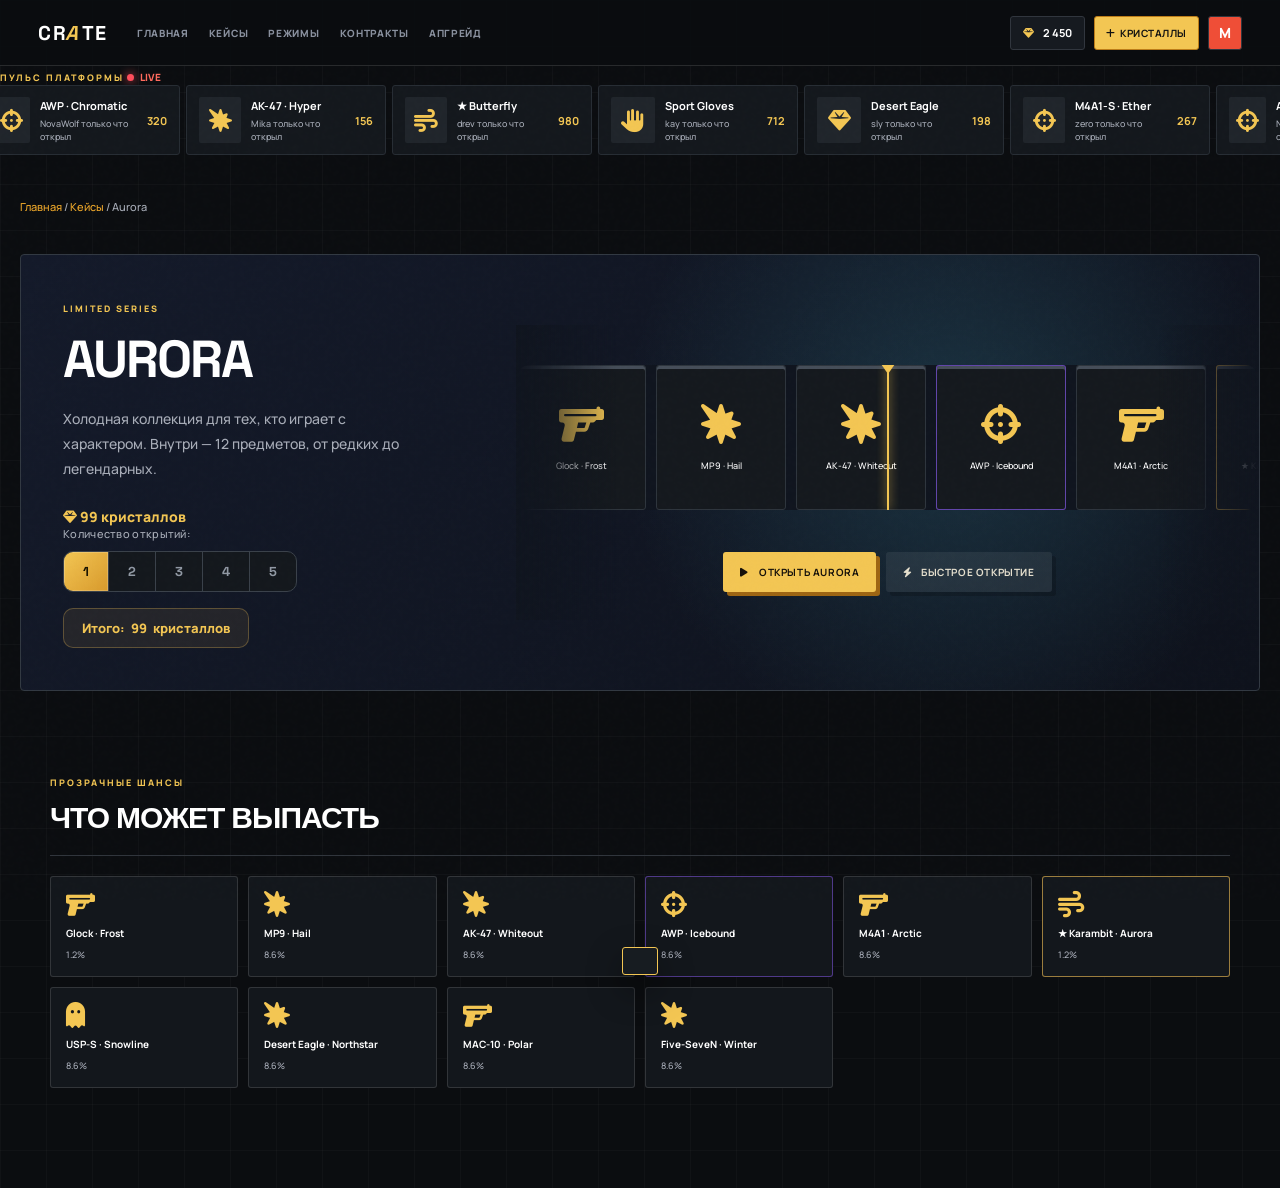
==== case.html @ 9e3f6aa9 "Add files via upload" ====
<!doctype html>
<html lang="ru">
<head>
  <meta charset="UTF-8">
  <meta name="viewport" content="width=device-width, initial-scale=1.0">
  <title>Crate — Открытие кейса</title>
  <link rel="preconnect" href="https://fonts.googleapis.com">
  <link rel="preconnect" href="https://fonts.gstatic.com" crossorigin>
  <link href="https://fonts.googleapis.com/css2?family=Manrope:wght@400;500;600;700;800&family=Space+Grotesk:wght@500;600;700&display=swap" rel="stylesheet">
  <link rel="stylesheet" href="https://cdnjs.cloudflare.com/ajax/libs/font-awesome/6.7.2/css/all.min.css">
  <link rel="stylesheet" href="css/style.css">
</head>
<body>
  <div class="noise"></div>
  <div class="cursor-glow"></div>

  <header class="topbar">
    <a class="brand" href="index.html">CR<span>A</span>TE</a>
    <button class="menu-toggle" aria-label="Открыть меню">
      <i class="fa-solid fa-bars"></i>
    </button>
    <nav>
      <a href="index.html">Главная</a>
      <a href="cases.html">Кейсы</a>
      <a href="modes.html">Режимы</a>
      <a href="contracts.html">Контракты</a>
      <a href="upgrade.html">Апгрейд</a>
    </nav>
    <div class="header-actions">
      <button class="balance">
        <i class="fa-solid fa-gem"></i>
        <b data-balance>2 450</b>
      </button>
      <button class="topup" aria-label="Получить игровые кристаллы">
        <i class="fa-solid fa-plus"></i><span>Кристаллы</span>
      </button>
      <a class="avatar" href="profile.html">M</a>
    </div>
  </header>

  <!-- Лайв-лента -->
  <div class="live-drops-container">
    <div class="live-drops-header">
      <span class="eyebrow">ПУЛЬС ПЛАТФОРМЫ</span>
      <span class="live-dot">LIVE</span>
    </div>
    <div class="drops-wrap">
      <div class="drops" data-drops></div>
    </div>
  </div>

  <main class="inner">
    <div class="breadcrumbs">
      <a href="index.html">Главная</a>
      / <a href="cases.html">Кейсы</a>
      / <span data-case-name>Aurora</span>
    </div>

    <section class="opening">
      <div class="opening-info">
        <span class="eyebrow">LIMITED SERIES</span>
        <h1 data-case-title>Aurora</h1>
        <p>Холодная коллекция для тех, кто играет с характером. Внутри — 12 предметов, от редких до легендарных.</p>
        <div class="price">
          <i class="fa-solid fa-gem"></i>
          <span data-case-price>99</span> кристаллов
        </div>
        <div class="open-count">
          <label>Количество открытий:</label>
          <div class="count-buttons">
            <button class="count-btn active" data-count="1">1</button>
            <button class="count-btn" data-count="2">2</button>
            <button class="count-btn" data-count="3">3</button>
            <button class="count-btn" data-count="4">4</button>
            <button class="count-btn" data-count="5">5</button>
          </div>
        </div>
        <div class="total-price">
          Итого: <span data-total-price>99</span> кристаллов
        </div>
      </div>
      <div class="roulette-panel">
        <div class="roulettes-container" data-roulettes></div>
        <div class="fast-open-wrapper">
          <button class="button primary spin">
            <i class="fa-solid fa-play"></i>
            Открыть <span data-case-name-btn>Aurora</span>
          </button>
          <button type="button" class="button ghost fast-open-btn" id="fastOpenBtn">
            <i class="fa-solid fa-bolt"></i>
            Быстрое открытие
          </button>
        </div>
      </div>
    </section>

    <section class="section probabilities">
      <div class="section-heading">
        <div>
          <span class="eyebrow">ПРОЗРАЧНЫЕ ШАНСЫ</span>
          <h2>Что может выпасть</h2>
        </div>
      </div>
      <div class="items" data-items></div>
    </section>
  </main>

  <div class="toast"></div>

  <script src="https://cdnjs.cloudflare.com/ajax/libs/gsap/3.12.5/gsap.min.js"></script>
  <script src="js/app.js"></script>
  <script src="js/roulette.js"></script>
  <link rel="stylesheet" href="css/roulette-fix.css">
</body>
</html>
---- css/style.css ----
/* ========================================================
   ГЛОБАЛЬНЫЕ ПЕРЕМЕННЫЕ И БАЗОВЫЕ СТИЛИ
   ======================================================== */
:root {
  --bg: #0b0d10;
  --surface: #13171c;
  --surface2: #1a2027;
  --violet: #f0a92a;
  --blue: #ef4e37;
  --cyan: #f0a92a;
  --gold: #f3c653;
  --white: #fff;
  --muted: #a8adb8;
  --line: rgba(255, 255, 255, .13);
}

* {
  box-sizing: border-box;
}

html {
  scroll-behavior: smooth;
}

body {
  margin: 0;
  background: var(--bg);
  background-image:
    linear-gradient(rgba(255, 255, 255, .025) 1px, transparent 1px),
    linear-gradient(90deg, rgba(255, 255, 255, .025) 1px, transparent 1px);
  background-size: 46px 46px;
  color: var(--white);
  font: 500 14px Manrope, sans-serif;
  overflow-x: hidden;
}

.noise {
  position: fixed;
  inset: 0;
  pointer-events: none;
  opacity: .018;
  z-index: 5;
  background-image: url("data:image/svg+xml,%3Csvg viewBox='0 0 180 180' xmlns='http://www.w3.org/2000/svg'%3E%3Cfilter id='n'%3E%3CfeTurbulence type='fractalNoise' baseFrequency='.95' numOctaves='2' stitchTiles='stitch'/%3E%3C/filter%3E%3Crect width='100%25' height='100%25' filter='url(%23n)' opacity='.8'/%3E%3C/svg%3E");
}

.cursor-glow {
  display: none;
}

a {
  text-decoration: none;
  color: inherit;
}

/* ========================================================
   ТОПБАР
   ======================================================== */
.topbar {
  height: 66px;
  position: sticky;
  z-index: 20;
  top: 0;
  display: flex;
  align-items: center;
  gap: 29px;
  padding: 0 clamp(18px, 3vw, 56px);
  border-bottom: 1px solid rgba(255, 255, 255, .12);
  background: rgba(11, 13, 16, .95);
  backdrop-filter: none;
  transition: .3s;
}

.topbar.scrolled {
  background: #0b0d10;
}

.brand {
  font: 800 20px/1 'Space Grotesk', sans-serif;
  letter-spacing: 1.5px;
}

.brand span {
  color: var(--gold);
  display: inline-block;
  transform: skew(-16deg);
  text-shadow: none;
}

nav {
  display: flex;
  gap: 20px;
  margin-right: auto;
}

nav a {
  color: #89909e;
  font-size: 10px;
  font-weight: 800;
  letter-spacing: .7px;
  text-transform: uppercase;
  transition: .2s;
}

nav a:hover,
nav a.active {
  color: white;
}

nav a.active {
  color: var(--gold);
}

.header-actions {
  display: flex;
  gap: 9px;
  align-items: center;
}

.balance,
.icon-btn,
.avatar,
.topup {
  height: 34px;
  border: 1px solid #31363e;
  background: #161a20;
  color: white;
  border-radius: 3px;
}

.balance {
  padding: 0 12px;
  font: 600 11px Manrope, sans-serif;
}

.balance i {
  color: var(--gold);
  margin-right: 7px;
}

.icon-btn {
  width: 34px;
}

.avatar {
  width: 34px;
  display: grid;
  place-items: center;
  background: #ef4e37;
  font-weight: 800;
}

.topup {
  border-color: #bd7d19;
  color: #111;
  background: var(--gold);
  padding: 0 11px;
  font: 700 10px Manrope, sans-serif;
  text-transform: uppercase;
  letter-spacing: .5px;
  cursor: pointer;
  transition: .2s;
}

.topup i {
  margin-right: 5px;
}

.topup:hover,
.topup.added {
  background: #ffd467;
  transform: none;
}

.menu-toggle {
  display: none;
}

/* ========================================================
   ГЛАВНАЯ СТРАНИЦА
   ======================================================== */
.hero {
  min-height: 605px;
  max-width: 1320px;
  margin: auto;
  padding: 65px clamp(20px, 7vw, 110px) 0;
  display: grid;
  grid-template-columns: 1fr 1fr;
  align-items: center;
  position: relative;
}

.hero:before {
  content: '';
  position: absolute;
  width: 60%;
  height: 100%;
  right: 0;
  top: 0;
  background: linear-gradient(110deg, transparent, rgba(239, 78, 55, .14));
  clip-path: polygon(26% 0, 100% 0, 100% 100%, 0 100%);
  pointer-events: none;
}

.eyebrow,
.label {
  font-size: 9px;
  letter-spacing: 2px;
  color: var(--gold);
  font-weight: 800;
}

.eyebrow i {
  margin-right: 6px;
}

.hero h1 {
  font: 800 clamp(46px, 5.2vw, 83px)/.9 'Space Grotesk', sans-serif;
  letter-spacing: -3px;
  text-transform: uppercase;
  margin: 18px 0;
}

.hero h1 em {
  font-style: normal;
  color: var(--gold);
  -webkit-text-fill-color: var(--gold);
  background: none;
}

.hero-copy>p {
  color: #9da5af;
  max-width: 430px;
  line-height: 1.75;
  font-size: 13px;
}

.hero-actions {
  display: flex;
  gap: 12px;
  margin-top: 30px;
}

.button {
  border: 0;
  border-radius: 3px;
  padding: 13px 17px;
  font: 700 10px Manrope, sans-serif;
  text-transform: uppercase;
  letter-spacing: .6px;
  cursor: pointer;
  transition: .25s;
  display: inline-flex;
  gap: 10px;
  align-items: center;
  justify-content: center;
}

.button:hover {
  transform: translateY(-2px);
}

.primary {
  color: #15100a;
  background: var(--gold);
  box-shadow: 4px 4px 0 #9e6513;
}

.primary:hover {
  box-shadow: 6px 6px 0 #9e6513;
  transform: translate(-2px, -2px);
}

.ghost {
  color: white;
  border: 1px solid #3b424c;
  background: #15191f;
}

.metrics {
  display: flex;
  gap: 0;
  border-top: 1px solid #353a41;
  border-bottom: 1px solid #353a41;
  padding: 13px 0;
  margin-top: 47px;
  max-width: 510px;
}

.metrics div {
  display: grid;
  gap: 4px;
  padding: 0 20px;
  border-right: 1px solid #353a41;
}

.metrics div:first-child {
  padding-left: 0;
}

.metrics b {
  font: 700 18px 'Space Grotesk', sans-serif;
}

.metrics span {
  font-size: 10px;
  color: var(--muted);
}

.hero-stage {
  height: 500px;
  position: relative;
  perspective: 1000px;
  filter: saturate(.8) contrast(1.1);
}

.orb {
  position: absolute;
  border-radius: 50%;
  filter: blur(2px);
}

.orb-one {
  width: 340px;
  height: 340px;
  right: 60px;
  top: 70px;
  background: radial-gradient(circle, rgba(239, 78, 55, .28), transparent 66%);
}

.orb-two {
  width: 480px;
  height: 150px;
  right: 0;
  bottom: 13px;
  background: radial-gradient(ellipse, rgba(240, 169, 42, .15), transparent 67%);
  filter: blur(15px);
}

.beam {
  position: absolute;
  right: 120px;
  top: 240px;
  width: 220px;
  height: 220px;
  border-radius: 50%;
  border: 1px solid rgba(240, 169, 42, .45);
  box-shadow: 0 0 50px rgba(239, 78, 55, .3), inset 0 0 35px rgba(240, 169, 42, .15);
  transform: rotateX(65deg);
}

.crate {
  position: absolute;
  right: 90px;
  top: 140px;
  width: 260px;
  height: 260px;
  filter: drop-shadow(14px 18px 0 rgba(0, 0, 0, .36));
  animation: none;
}

.crate-top {
  height: 66px;
  background: #313943;
  clip-path: polygon(14% 0, 100% 16%, 85% 100%, 0 81%);
  transform: skewY(-6deg);
  display: flex;
  justify-content: space-around;
  padding: 20px 42px;
}

.crate-top span {
  width: 28px;
  height: 3px;
  background: var(--gold);
  box-shadow: none;
}

.crate-face {
  height: 148px;
  margin-top: -7px;
  background: linear-gradient(125deg, #323944, #11151d 65%);
  clip-path: polygon(0 2%, 88% 10%, 100% 90%, 12% 100%);
  display: grid;
  place-items: center;
  border: 1px solid rgba(240, 169, 42, .36);
}

.crate-mark {
  font-size: 0 !important;
  width: 90px;
  height: 90px;
  border: 3px solid var(--gold);
  border-radius: 8px;
  position: relative;
  transform: rotate(45deg);
  background: radial-gradient(circle, #f8dd7f 0 9%, #493813 10% 22%, #161a20 23% 100%);
  box-shadow: 0 0 0 7px #202733, 0 0 24px rgba(240, 169, 42, .48);
  isolation: isolate;
}

.crate-mark::before,
.crate-mark::after {
  content: '';
  position: absolute;
  background: var(--gold);
  opacity: .9;
}

.crate-mark::before {
  width: 112px;
  height: 3px;
  top: 42px;
  left: -14px;
}

.crate-mark::after {
  height: 112px;
  width: 3px;
  top: -14px;
  left: 42px;
}

.crate-mark::selection {
  background: transparent;
}

.crate-bottom {
  height: 48px;
  background: linear-gradient(120deg, #111629, #35425c);
  clip-path: polygon(11% 0, 100% 0, 87% 100%, 0 75%);
}

.weapon-card {
  position: absolute;
  width: 105px;
  height: 135px;
  border: 1px solid rgba(255, 255, 255, .18);
  background: rgba(16, 19, 23, .88);
  backdrop-filter: none;
  border-radius: 3px;
  display: grid;
  place-content: center;
  text-align: center;
  gap: 14px;
  box-shadow: 7px 7px 0 rgba(0, 0, 0, .25);
  animation: none;
}

.weapon-card i {
  font-size: 38px;
  color: var(--gold);
  text-shadow: none;
}

.weapon-card small {
  font-weight: 800;
}

.card-a {
  top: 72px;
  right: 343px;
}

.card-b {
  right: 0;
  top: 205px;
}

.card-c {
  right: 292px;
  bottom: 12px;
}

.spark {
  position: absolute;
  width: 5px;
  height: 5px;
  background: white;
  border-radius: 50%;
  box-shadow: 0 0 15px 5px var(--cyan);
  animation: spark 3s infinite;
}

.s1 {
  top: 70px;
  right: 210px;
}

.s2 {
  top: 330px;
  right: 390px;
  animation-delay: -1s;
}

.s3 {
  top: 190px;
  right: 50px;
  animation-delay: -2s;
}

@keyframes float {
  50% {
    transform: translateY(-16px) rotate(2deg);
  }
}

@keyframes spark {
  50% {
    opacity: .15;
    transform: scale(.2);
  }
}

/* ========================================================
   REWARD CARD, СЕКЦИИ
   ======================================================== */
.section,
.reward-card {
  max-width: 1220px;
  margin: 0 auto;
  padding-left: 20px;
  padding-right: 20px;
}

.reward-card {
  min-height: 144px;
  margin-top: 25px;
  border: 1px solid #4b3b1e;
  border-radius: 4px;
  background: linear-gradient(90deg, #241c10, #151719 65%);
  display: flex;
  align-items: center;
  gap: 18px;
  padding-top: 22px;
  padding-bottom: 22px;
  position: relative;
  overflow: hidden;
}

.reward-card:after {
  content: '';
  position: absolute;
  right: 0;
  width: 50%;
  height: 100%;
  background: linear-gradient(90deg, transparent, rgba(240, 169, 42, .1));
}

.reward-icon {
  width: 58px;
  height: 58px;
  border-radius: 3px;
  display: grid;
  place-items: center;
  background: #3a2b10;
  color: var(--gold);
  font-size: 24px;
}

.reward-card h2 {
  font: 700 21px 'Space Grotesk', sans-serif;
  margin: 6px 0;
}

.reward-card h2 strong {
  color: var(--gold);
}

.reward-card p {
  margin: 0;
  color: var(--muted);
  font-size: 12px;
}

.reward-side {
  margin-left: auto;
  display: flex;
  align-items: center;
  gap: 18px;
  z-index: 1;
}

.countdown {
  font: 700 22px 'Space Grotesk', sans-serif;
  letter-spacing: 1px;
  color: var(--gold);
}

.section {
  padding-top: 80px;
}

.section-heading {
  display: flex;
  justify-content: space-between;
  align-items: end;
  border-bottom: 1px solid #30353c;
  padding-bottom: 18px;
  margin-bottom: 20px;
}

.section h2 {
  font: 700 30px 'Space Grotesk', sans-serif;
  text-transform: uppercase;
  letter-spacing: -1px;
  margin: 8px 0 0;
}

.live-dot {
  font-size: 10px;
  color: #ff6a5d;
  font-weight: 800;
}

.live-dot:before {
  content: '';
  width: 7px;
  height: 7px;
  background: #ff4d5b;
  border-radius: 50%;
  display: inline-block;
  margin-right: 6px;
  box-shadow: 0 0 10px #ff4d5b;
}

.drops-wrap {
  overflow: hidden;
  margin: 0 -20px;
}

.drops {
  display: flex;
  gap: 6px;
  width: max-content;
  animation: ticker 35s linear infinite;
}

.drop {
  width: 200px;
  height: 70px;
  padding: 12px;
  border: 1px solid #272d34;
  border-radius: 3px;
  background: #14181d;
  display: flex;
  align-items: center;
  gap: 10px;
}

.drop .drop-icon {
  height: 46px;
  width: 46px;
  display: grid;
  place-items: center;
  border-radius: 2px;
  background: #20252b;
  font-size: 23px;
  color: var(--gold);
}

.drop b,
.drop small {
  display: block;
}

.drop b {
  font-size: 11px;
}

.drop small {
  font-size: 9px;
  color: var(--muted);
  margin-top: 4px;
}

.drop strong {
  margin-left: auto;
  color: var(--gold);
  font-size: 11px;
}

@keyframes ticker {
  to {
    transform: translateX(-50%);
  }
}

.case-grid {
  display: grid;
  grid-template-columns: repeat(4, 1fr);
  gap: 8px;
}

.case-card {
  min-height: 230px;
  padding: 18px;
  border: 1px solid #2f353c;
  border-radius: 3px;
  background: linear-gradient(160deg, #20262d, var(--surface) 58%);
  box-shadow: inset 0 3px 0 var(--case-color);
  position: relative;
  overflow: hidden;
  transition: .3s;
  cursor: pointer;
}

.case-card:hover {
  transform: translateY(-6px);
  border-color: var(--case-color);
  box-shadow: inset 0 3px 0 var(--case-color), 7px 8px 0 rgba(0, 0, 0, .35);
}

.case-card:before {
  content: '';
  position: absolute;
  inset: 0;
  background: linear-gradient(145deg, var(--case-tint), transparent 55%);
}

.case-symbol {
  height: 116px;
  position: relative;
  display: grid;
  place-items: center;
  font-size: 58px;
  color: var(--case-color);
  text-shadow: none;
  transform: none;
}

.case-card small {
  color: var(--muted);
  font-size: 8px;
  letter-spacing: 1px;
}

.case-card h3 {
  position: relative;
  font: 700 15px 'Space Grotesk', sans-serif;
  letter-spacing: .4px;
  margin: 6px 0;
}

.case-bottom {
  display: flex;
  justify-content: space-between;
  align-items: center;
  border-top: 1px solid rgba(255, 255, 255, .08);
  padding-top: 10px;
  position: relative;
}

.case-bottom b {
  color: #e8e9eb;
  font-size: 12px;
}

.case-bottom b i {
  color: var(--gold);
}

.text-link {
  font-size: 11px;
  color: var(--cyan);
  font-weight: 800;
}

/* ========================================================
   РЕЖИМЫ
   ======================================================== */
.mode-grid {
  display: grid;
  grid-template-columns: 1.3fr 1fr 1fr;
  gap: 8px;
}

.mode-card {
  min-height: 280px;
  border-radius: 3px;
  padding: 25px;
  display: flex;
  flex-direction: column;
  align-items: flex-start;
  overflow: hidden;
  position: relative;
  background: #161a20;
  border: 1px solid #343a43;
  transition: all .3s ease;
  box-shadow: 0 4px 0 #1a1f25;
}

.mode-card:hover {
  transform: translateY(-8px);
  border-color: var(--mode);
  box-shadow: 0 12px 20px rgba(0, 0, 0, .4), 0 4px 0 var(--mode);
}

.mode-card::after {
  content: '';
  position: absolute;
  inset: 0;
  background: radial-gradient(circle at 20% 30%, var(--mode), transparent 60%);
  opacity: 0;
  transition: .4s;
}

.mode-card:hover::after {
  opacity: .12;
}

.mode-card * {
  position: relative;
  z-index: 1;
}

.mode-card span,
.mode-card p {
  position: relative;
  color: #bac1cf;
  font-size: 10px;
}

.mode-card h3 {
  position: relative;
  font: 700 23px/1.05 'Space Grotesk', sans-serif;
  text-transform: uppercase;
  letter-spacing: -1px;
  margin: 35px 0 10px;
  color: #fff;
  text-shadow: 0 2px 8px rgba(0, 0, 0, .3);
}

.mode-card button {
  position: relative;
  margin-top: auto;
  background: rgba(255, 255, 255, .05);
  color: white;
  border: 1px solid rgba(255, 255, 255, .1);
  padding: 8px 16px;
  border-radius: 3px;
  font: 700 11px Manrope, sans-serif;
  cursor: pointer;
  transition: .2s;
}

.mode-card button:hover {
  background: var(--mode);
  color: #111;
  border-color: var(--mode);
}

.boss {
  --mode: var(--violet);
}

.orbit {
  --mode: var(--cyan);
}

.mutation {
  --mode: var(--gold);
}

/* ========================================================
   КВЕСТЫ
   ======================================================== */
.quests {
  display: grid;
  grid-template-columns: 1fr 1.2fr;
  gap: 65px;
  align-items: center;
  padding-bottom: 80px;
}

.quest-intro p {
  color: var(--muted);
  line-height: 1.8;
  max-width: 350px;
  margin: 16px 0 24px;
}

.quest-list {
  display: grid;
  gap: 11px;
}

.quest-list article {
  padding: 17px;
  display: flex;
  align-items: center;
  gap: 15px;
  border: 1px solid #2c3239;
  border-radius: 3px;
  background: #14181d;
}

.quest-list article>i {
  width: 39px;
  height: 39px;
  border-radius: 2px;
  display: grid;
  place-items: center;
  background: #252018;
  color: var(--gold);
}

.quest-list div {
  flex: 1;
}

.quest-list b,
.quest-list small {
  display: block;
  font-size: 11px;
}

.quest-list small {
  color: var(--muted);
  margin: 4px 0 7px;
}

.quest-list strong {
  color: var(--gold);
  font-size: 12px;
}

.progress {
  height: 4px;
  border-radius: 5px;
  background: #242a38;
  overflow: hidden;
}

.progress i {
  display: block;
  height: 100%;
  border-radius: 5px;
  background: var(--gold);
}

.progress.complete i {
  background: var(--cyan);
}

/* ========================================================
   ФУТЕР
   ======================================================== */
footer {
  border-top: 1px solid #2d3238;
  background: #0c0f12;
  padding: 35px max(20px, calc((100% - 1180px)/2));
  display: flex;
  align-items: center;
  gap: 20px;
  color: var(--muted);
  font-size: 11px;
}

footer p {
  margin-right: auto;
}

footer div {
  display: flex;
  gap: 18px;
}

/* ========================================================
   TOAST
   ======================================================== */
.toast {
  position: fixed;
  z-index: 50;
  bottom: 25px;
  left: 50%;
  translate: -50% 100px;
  padding: 13px 17px;
  background: #171c21;
  border: 1px solid var(--gold);
  border-radius: 3px;
  font-size: 12px;
  transition: .35s;
  box-shadow: 0 14px 35px rgba(0, 0, 0, .4);
}

.toast.show {
  translate: -50% 0;
}

/* ========================================================
   ВНУТРЕННИЕ СТРАНИЦЫ
   ======================================================== */
.inner {
  max-width: 1280px;
  margin: 0 auto;
  padding: 44px 20px 100px;
}

.breadcrumbs {
  color: var(--muted);
  font-size: 11px;
  margin-bottom: 40px;
}

.breadcrumbs a {
  color: var(--cyan);
}

.page-title {
  display: flex;
  align-items: end;
  justify-content: space-between;
  margin-bottom: 34px;
}

.page-title h1 {
  font: 800 40px 'Space Grotesk', sans-serif;
  text-transform: uppercase;
  letter-spacing: -2px;
  margin: 10px 0;
}

.page-title h1 small {
  font: 500 12px Manrope, sans-serif;
  color: var(--muted);
  letter-spacing: 0;
}

.inventory-value {
  padding: 15px 20px;
  background: var(--surface);
  border: 1px solid var(--line);
  border-radius: 3px;
  display: grid;
  gap: 5px;
}

.inventory-value span {
  font-size: 10px;
  color: var(--muted);
}

.inventory-value b {
  color: var(--gold);
}

.sell-all-inventory {
  margin-top: 4px;
  width: max-content;
  padding: 10px 14px;
}

.sell-all-inventory.is-disabled {
  opacity: .55;
  cursor: not-allowed;
  transform: none;
  box-shadow: 4px 4px 0 #9e6513;
}

/* ========================================================
   ОТКРЫТИЕ КЕЙСА
   ======================================================== */
.opening {
  min-height: 380px;
  border: 1px solid #323942;
  border-radius: 4px;
  background: radial-gradient(circle at 75% 40%, rgba(88, 226, 255, .15), transparent 34%),
    linear-gradient(130deg, #141a2a, #0e121c);
  display: grid;
  grid-template-columns: .8fr 1.2fr;
  align-items: center;
  overflow: hidden;
}

.opening-info {
  padding: 42px;
}

.opening h1 {
  font: 800 52px 'Space Grotesk', sans-serif;
  text-transform: uppercase;
  letter-spacing: -2px;
  margin: 10px 0;
}

.opening p {
  max-width: 360px;
  color: var(--muted);
  line-height: 1.8;
}

.price {
  color: var(--gold);
  font-weight: 800;
  margin-top: 25px;
}

.roulette-panel {
  position: relative;
  overflow: hidden;
  padding: 50px 0 28px;
}

.roulette-panel:before,
.roulette-panel:after {
  content: '';
  position: absolute;
  top: 0;
  bottom: 0;
  width: 100px;
  z-index: 2;
}

.roulette-panel:before {
  left: 0;
  background: linear-gradient(90deg, #10151f, transparent);
}

.roulette-panel:after {
  right: 0;
  background: linear-gradient(270deg, #10151f, transparent);
}

.pointer {
  position: absolute;
  z-index: 4;
  left: 50%;
  top: 35px;
  width: 2px;
  height: 174px;
  background: var(--gold);
  box-shadow: none;
}

.pointer:before {
  content: '';
  position: absolute;
  left: -7px;
  top: -2px;
  border: 7px solid transparent;
  border-top-color: var(--gold);
}

.roulette {
  display: flex;
  gap: 10px;
  transition: transform 5s cubic-bezier(.12, .73, .05, 1);
  will-change: transform;
}

.roulette-item {
  flex: 0 0 130px;
  height: 145px;
  border: 1px solid #2e353d;
  background: #15191e;
  border-radius: 3px;
  box-shadow: inset 0 3px 0 #454d58;
  display: grid;
  place-content: center;
  gap: 15px;
  text-align: center;
}

.roulette-item i {
  font-size: 40px;
  color: var(--gold);
}

.roulette-item small {
  font-size: 9px;
}

.roulette-item.violet {
  border-color: rgba(139, 92, 246, .65);
}

.roulette-item.gold {
  border-color: rgba(245, 193, 86, .7);
}

.roulette-item.gold i {
  color: var(--gold);
}

.roulette-panel .spin {
  display: flex;
  margin: 26px auto 0;
  position: relative;
  z-index: 3;
}

.items {
  display: grid;
  grid-template-columns: repeat(6, 1fr);
  gap: 10px;
}

.item {
  background: var(--surface);
  border: 1px solid var(--line);
  border-radius: 3px;
  padding: 15px;
  display: grid;
  gap: 8px;
}

.item i {
  font-size: 26px;
  color: var(--gold);
}

.item b {
  font-size: 10px;
}

.item small {
  color: var(--muted);
  font-size: 9px;
}

.item.violet {
  border-color: rgba(139, 92, 246, .5);
}

.item.gold {
  border-color: rgba(245, 193, 86, .6);
}

.win-modal {
  position: fixed;
  inset: 0;
  z-index: 100;
  display: none;
  place-items: center;
  background: rgba(4, 6, 11, .76);
  backdrop-filter: blur(8px);
}

.win-modal.show {
  display: grid;
}

.win-modal>div {
  text-align: center;
  padding: 45px;
  min-width: 340px;
  border: 1px solid rgba(88, 226, 255, .35);
  background: radial-gradient(circle at 50% 10%, rgba(139, 92, 246, .25), #141a26 60%);
  border-radius: 22px;
  box-shadow: 0 0 80px rgba(91, 141, 255, .2);
}

.win-modal>div>i {
  display: block;
  font-size: 70px;
  color: var(--cyan);
  margin: 25px;
  text-shadow: 0 0 30px var(--cyan);
}

.win-modal h2 {
  font: 700 26px 'Space Grotesk', sans-serif;
}

.win-modal p {
  color: var(--muted);
  font-size: 12px;
  margin-bottom: 25px;
}

/* ========================================================
   ПРОФИЛЬ
   ======================================================== */
.profile-hero {
  border: 1px solid #323942;
  border-radius: 4px;
  padding: 38px;
  display: flex;
  align-items: center;
  gap: 22px;
  background: radial-gradient(circle at 15% 10%, rgba(91, 141, 255, .2), transparent 30%), var(--surface);
}

.profile-avatar {
  width: 110px;
  height: 110px;
  display: grid;
  place-items: center;
  border-radius: 50%;
  background: linear-gradient(135deg, var(--violet), var(--cyan));
  font: 700 54px 'Space Grotesk', sans-serif;
  border: 5px solid rgba(255, 255, 255, .1);
}

.profile-hero h1 {
  font: 700 33px 'Space Grotesk', sans-serif;
  margin: 5px 0;
}

.profile-hero p {
  color: var(--muted);
  font-size: 12px;
  margin: 0;
}

.profile-hero p i {
  color: var(--cyan);
}

.profile-stats {
  display: flex;
  gap: 30px;
  margin-left: auto;
}

.profile-stats div {
  display: grid;
  gap: 6px;
}

.profile-stats b {
  font: 700 18px 'Space Grotesk', sans-serif;
}

.profile-stats span {
  font-size: 9px;
  color: var(--muted);
}

/* ========================================================
   ЛИДЕРЫ
   ======================================================== */
.leader-podium {
  display: flex;
  justify-content: center;
  align-items: end;
  gap: 14px;
  margin: 35px 0;
}

.leader-podium article {
  width: 190px;
  padding: 24px;
  text-align: center;
  border: 1px solid var(--line);
  border-radius: 3px;
  background: var(--surface);
  display: grid;
  gap: 8px;
}

.leader-podium article.first {
  padding-top: 42px;
  border-color: var(--gold);
  background: #211b12;
}

.leader-podium b {
  color: var(--gold);
  font: 700 20px 'Space Grotesk', sans-serif;
}

.leader-podium i,
.leader-list i {
  width: 47px;
  height: 47px;
  justify-self: center;
  display: grid;
  place-items: center;
  border-radius: 3px;
  background: #ef4e37;
  font-style: normal;
  font-weight: 800;
}

.leader-podium h3 {
  margin: 0;
  font: 700 17px 'Space Grotesk', sans-serif;
}

.leader-podium span {
  color: var(--muted);
  font-size: 10px;
}

.leader-list {
  border: 1px solid var(--line);
  border-radius: 3px;
  overflow: hidden;
}

.leader-list article {
  height: 66px;
  display: flex;
  align-items: center;
  gap: 16px;
  padding: 0 20px;
  border-bottom: 1px solid var(--line);
  background: rgba(255, 255, 255, .015);
}

.leader-list article:last-child {
  border: 0;
}

.leader-list article>b {
  width: 35px;
  color: var(--muted);
  font: 700 12px 'Space Grotesk', sans-serif;
}

.leader-list i {
  justify-self: auto;
  width: 34px;
  height: 34px;
  font-size: 11px;
}

.leader-list strong {
  font-size: 12px;
}

.leader-list span {
  color: var(--muted);
  font-size: 10px;
}

.leader-list em {
  margin-left: auto;
  color: var(--gold);
  font-style: normal;
  font-weight: 800;
  font-size: 12px;
}

.leader-list em small {
  color: var(--cyan);
}

/* ========================================================
   ИНВЕНТАРЬ (В ПРОФИЛЕ)
   ======================================================== */
.inventory-grid {
  display: grid;
  grid-template-columns: repeat(4, 1fr);
  gap: 12px;
}

.inv-card {
  min-height: 205px;
  border: 1px solid #2e353d;
  border-radius: 3px;
  padding: 17px;
  background: linear-gradient(145deg, #172031, #10141e);
  box-shadow: inset 0 3px 0 #3a424d;
  position: relative;
  overflow: hidden;
  transition: .25s;
}

.inv-card:hover {
  transform: translateY(-5px);
  border-color: var(--gold);
  box-shadow: inset 0 3px 0 var(--gold), 5px 6px 0 rgba(0, 0, 0, .3);
}

.inv-card>i {
  height: 105px;
  display: grid;
  place-items: center;
  font-size: 52px;
  color: var(--gold);
  text-shadow: none;
}

.inv-card small {
  text-transform: uppercase;
  font-size: 8px;
  color: var(--muted);
}

.inv-card h3 {
  font: 700 12px 'Space Grotesk', sans-serif;
  margin: 6px 0;
}

.inv-card>div {
  display: flex;
  justify-content: space-between;
  align-items: center;
}

.inv-card b {
  font-size: 11px;
  color: var(--gold);
}

.inv-card button {
  border: 0;
  background: none;
  color: var(--cyan);
  font: 700 9px Manrope, sans-serif;
  cursor: pointer;
}

.inv-card.epic {
  border-color: rgba(139, 92, 246, .4);
}

.inv-card.legend {
  border-color: rgba(245, 193, 86, .5);
}

.inv-card.legend>i {
  color: var(--gold);
}

.inv-card.sold {
  opacity: 0;
  transform: scale(.88);
  transition: .25s;
}

.empty-inventory {
  grid-column: 1 / -1;
  min-height: 300px;
  border: 1px dashed #414850;
  display: grid;
  place-items: center;
  align-content: center;
  text-align: center;
  border-radius: 4px;
  background: #12161b;
}

.empty-inventory>i {
  font-size: 42px;
  color: var(--gold);
}

.empty-inventory h2 {
  margin: 14px 0 4px;
  font: 700 21px 'Space Grotesk', sans-serif;
  text-transform: uppercase;
}

.empty-inventory p {
  margin: 0 0 20px;
  color: var(--muted);
  font-size: 12px;
}

/* ========================================================
   АПГРЕЙД
   ======================================================== */
.upgrade-formula {
  border: 1px solid #5b451f;
  background: #1d1810;
  color: var(--gold);
  font-size: 11px;
  font-weight: 800;
  padding: 11px 13px;
}

.upgrade-board {
  display: grid;
  grid-template-columns: 1fr .68fr 1fr;
  gap: 1px;
  background: #343a42;
  border: 1px solid #343a42;
}

.upgrade-side,
.upgrade-center {
  background: #13171c;
  padding: 25px;
  min-height: 480px;
}

.stake-tabs,
.multiplier-row,
.stake-presets,
.extra-presets {
  display: flex;
  gap: 6px;
  margin: 16px 0;
}

.stake-tab,
.multiplier-row button,
.stake-presets button,
.extra-presets button {
  flex: 1;
  border: 1px solid #3a414a;
  background: #1a1f25;
  color: #aeb5be;
  padding: 10px 6px;
  font: 800 10px Manrope, sans-serif;
  cursor: pointer;
  border-radius: 3px;
}

.stake-tab.active,
.multiplier-row button.active {
  border-color: var(--gold);
  background: #332714;
  color: var(--gold);
}

.balance-stake label,
.extra-stake label {
  display: flex;
  justify-content: space-between;
  font-size: 11px;
  color: #aab1ba;
}

.balance-stake label b,
.extra-stake label b {
  color: var(--gold);
}

.balance-stake input,
.extra-stake input {
  width: 100%;
  margin: 25px 0;
  accent-color: var(--gold);
}

.stake-presets button,
.extra-presets button {
  flex: auto;
}

.extra-stake {
  margin-top: 18px;
  border-top: 1px solid #2a2f38;
  padding-top: 16px;
}

.total-stake {
  margin-top: 14px;
  text-align: center;
  font-size: 14px;
  font-weight: 700;
  color: var(--gold);
}

.total-stake b {
  font-size: 18px;
}

.upgrade-center {
  display: flex;
  flex-direction: column;
  align-items: center;
  justify-content: center;
  text-align: center;
}

.chance-ring {
  position: relative;
  width: 176px;
  height: 176px;
  margin-bottom: 24px;
}

.chance-ring svg {
  width: 100%;
  height: 100%;
  transform: rotate(-90deg);
}

.chance-ring circle {
  fill: none;
  stroke: #2c3239;
  stroke-width: 8;
}

.chance-ring .chance-progress {
  stroke: var(--gold);
  stroke-linecap: butt;
  stroke-dasharray: 327;
  transition: .3s;
}

.chance-ring strong {
  position: absolute;
  inset: 53px 0 auto;
  font: 800 25px 'Space Grotesk', sans-serif;
  color: var(--gold);
  text-align: center;
}

.chance-ring small {
  position: absolute;
  inset: 85px 0 auto;
  font-size: 8px;
  color: var(--muted);
  letter-spacing: 1px;
  text-align: center;
}

.wheel-pointer {
  position: absolute;
  top: 50%;
  left: 50%;
  width: 0;
  height: 0;
  transform-origin: center;
  transform: translate(-50%, -50%);
  z-index: 3;
}

.wheel-marker {
  display: block;
  width: 0;
  height: 0;
  border-left: 8px solid transparent;
  border-right: 8px solid transparent;
  border-top: 16px solid #ef4e37;
  position: absolute;
  top: -74px;
  left: -8px;
}

.wheel-pointer {
  position: absolute;
  top: 50%;
  left: 50%;
  width: 0;
  height: 0;
  transform-origin: center;
  transform: translate(-50%, -50%) rotate(0deg);
  z-index: 3;
  transition: none; /* по умолчанию без анимации */
}

.wheel-marker {
  display: block;
  width: 0;
  height: 0;
  border-left: 8px solid transparent;
  border-right: 8px solid transparent;
  border-top: 16px solid #ef4e37;
  position: absolute;
  top: -74px;
  left: -8px;
}

/* Результат – дуга меняет цвет */
.chance-ring.win .chance-progress {
  stroke: #5acb79;
}

.chance-ring.lose .chance-progress {
  stroke: #ef4e37;
}

/* Дополнительно: сброс перехода для дуги, чтобы она менялась плавно */
.chance-progress {
  transition: stroke 0.5s ease, stroke-dashoffset 0.5s ease;
}

.chance-ring.win .chance-progress {
  stroke: #5acb79;
}

.chance-ring.lose .chance-progress {
  stroke: #ef4e37;
}

.upgrade-action {
  width: 100%;
  margin-top: 8px;
}

.upgrade-action:disabled {
  opacity: .45;
  cursor: not-allowed;
  box-shadow: none;
}

/* Целевые предметы – плитками по 3-4 в строке */
.target-catalog {
  display: grid;
  grid-template-columns: repeat(4, 1fr);
  gap: 6px;
  max-height: 325px;
  overflow: auto;
}

.upgrade-target {
  display: flex;
  flex-direction: column;
  align-items: center;
  text-align: center;
  border: 1px solid #2f363e;
  background: #181d23;
  padding: 10px 6px;
  color: white;
  cursor: pointer;
  border-radius: 3px;
  transition: .2s;
}

.upgrade-target:hover,
.upgrade-target.selected {
  border-color: var(--gold);
  background: #282113;
}

.upgrade-target > i {
  font-size: 24px;
  color: var(--gold);
  margin-bottom: 4px;
}

.upgrade-target span {
  display: block;
  font-size: 10px;
}

.upgrade-target small {
  color: var(--muted);
  text-transform: uppercase;
  font-size: 7px;
}

.upgrade-target strong {
  font-size: 11px;
  color: var(--gold);
  margin-top: 4px;
}

.upgrade-target {
  width: 100%;
  display: flex;
  align-items: center;
  gap: 10px;
  text-align: left;
  border: 1px solid #2f363e;
  background: #181d23;
  padding: 9px;
  color: white;
  cursor: pointer;
  border-radius: 3px;
}

.upgrade-target:hover,
.upgrade-target.selected {
  border-color: var(--gold);
  background: #282113;
}

.upgrade-target>i {
  width: 27px;
  color: var(--gold);
  font-size: 18px;
  text-align: center;
}

.upgrade-target span {
  display: grid;
  gap: 3px;
  flex: 1;
  font-size: 10px;
}

.upgrade-target small {
  color: var(--muted);
  text-transform: uppercase;
  font-size: 8px;
}

.upgrade-target strong {
  font-size: 10px;
  color: var(--gold);
}

.inventory-picker {
  display: grid;
  gap: 5px;
  margin-top: 12px;
  max-height: 200px;
  overflow-y: auto;
}

.inv-item {
  display: flex;
  align-items: center;
  gap: 10px;
  padding: 8px 12px;
  border: 1px solid #2e353d;
  background: #1a1f25;
  cursor: pointer;
  border-radius: 3px;
  transition: .2s;
}

.inv-item:hover {
  border-color: #f5c156;
}

.inv-item.selected {
  border-color: #f5c156;
  background: #2b2111;
}

.inv-item i {
  width: 24px;
  color: var(--gold);
}

.inv-item b {
  margin-left: auto;
  color: var(--gold);
}

.selected-slots {
  display: flex;
  flex-wrap: wrap;
  gap: 8px;
  min-height: 50px;
  padding: 8px;
  background: #0f1317;
  border-radius: 4px;
  margin-bottom: 12px;
  align-items: center;
}

/* Режим 2×2 – добавляется автоматически через JS */
.selected-slots.grid-2 {
  display: grid;
  grid-template-columns: 1fr 1fr;
  gap: 6px;
  padding: 8px;
}

.selected-slot {
  display: flex;
  align-items: center;
  gap: 6px;
  background: #20262d;
  padding: 6px 10px;
  border-radius: 4px;
  border: 1px solid #f5c156;
  justify-content: center;
}

.selected-slot i {
  color: var(--gold);
  font-size: 18px;
}

.selected-slot span {
  font-size: 11px;
  color: #fff;
}

.empty-slots {
  color: #6a717d;
  font-size: 12px;
}.chance-ring

.selected-slot {
  display: flex;
  align-items: center;
  gap: 6px;
  background: #20262d;
  padding: 4px 10px 4px 6px;
  border-radius: 4px;
  border: 1px solid #f5c156;
}

.selected-slot i {
  color: var(--gold);
}

.empty-slots {
  color: #6a717d;
  font-size: 12px;
}

.stake-summary {
  display: flex;
  justify-content: space-between;
  margin-top: 14px;
  font-size: 12px;
  color: #aab1ba;
}

.stake-summary b {
  color: var(--gold);
}

.no-items-msg {
  color: #6a717d;
  font-size: 12px;
  text-align: center;
  padding: 20px 0;
}

.upgrade-rules {
  display: grid;
  grid-template-columns: repeat(3, 1fr);
  gap: 8px;
}

.upgrade-rules article {
  background: #15191e;
  border: 1px solid #30363e;
  padding: 18px;
}

.upgrade-rules b {
  color: var(--gold);
  font: 800 22px 'Space Grotesk', sans-serif;
}

.upgrade-rules p {
  font-size: 11px;
  line-height: 1.65;
  color: var(--muted);
}

/* ========================================================
   КОНТРАКТЫ
   ======================================================== */
.contract-section {
  display: grid;
  grid-template-columns: 1fr 2fr;
  gap: 24px;
  margin-top: 20px;
}

.contract-info {
  background: #13171c;
  border: 1px solid #2a2f38;
  border-radius: 4px;
  padding: 20px;
}

.contract-info p {
  color: #aab1ba;
  font-size: 12px;
  margin: 0 0 16px;
  line-height: 1.6;
}

.selected-items {
  min-height: 48px;
  padding: 8px;
  background: #0f1317;
  border: 1px solid #2a2f38;
  border-radius: 4px;
  display: flex;
  flex-wrap: wrap;
  gap: 6px;
  align-items: center;
  margin-bottom: 16px;
}

.selected-items .placeholder {
  color: #6a717d;
  font-size: 12px;
}

.selected-items span {
  background: #20262d;
  padding: 4px 10px;
  border-radius: 3px;
  font-size: 11px;
  border: 1px solid #f5c156;
}

.create-contract {
  width: 100%;
}

.contract-selection {
  display: grid;
  grid-template-columns: repeat(auto-fill, minmax(160px, 1fr));
  gap: 8px;
}

.contract-item {
  padding: 14px;
  border: 1px solid #2c3239;
  border-radius: 4px;
  background: #13171c;
  text-align: center;
  cursor: pointer;
  transition: .2s;
}

.contract-item:hover {
  border-color: var(--gold);
}

.contract-item.selected {
  border-color: var(--gold);
  background: #2b2111;
}

.contract-item i {
  font-size: 28px;
  color: var(--gold);
  display: block;
  margin-bottom: 6px;
}

.contract-item span {
  font-size: 11px;
  display: block;
}

.contract-item b {
  color: var(--gold);
  font-size: 11px;
}

.contract-modal {
  position: fixed;
  inset: 0;
  display: none;
  place-items: center;
  background: rgba(0, 0, 0, .7);
  backdrop-filter: blur(6px);
  z-index: 100;
}

.contract-modal.show {
  display: grid;
}

.contract-modal>div {
  background: #161a20;
  border: 1px solid var(--gold);
  padding: 32px;
  border-radius: 4px;
  text-align: center;
  max-width: 340px;
}

.contract-modal h2 {
  font: 700 22px 'Space Grotesk', sans-serif;
  color: var(--gold);
  margin: 12px 0;
}

.contract-modal .result-value {
  color: var(--gold);
  font-size: 20px;
  font-weight: 800;
}

.contract-modal>div>i {
  font-size: 48px;
  color: var(--gold);
  display: block;
  margin: 12px auto;
}

.close-modal {
  margin-top: 16px;
}

/* ========================================================
   АДАПТИВ
   ======================================================== */
@media (max-width: 1000px) {
  nav {
    display: none;
  }

  .menu-toggle {
    display: block;
    border: 0;
    background: none;
    color: white;
    font-size: 18px;
  }

  .topbar {
    gap: 16px;
  }

  .hero {
    grid-template-columns: 1fr;
    padding-top: 60px;
  }

  .hero-stage {
    height: 390px;
    max-width: 580px;
    justify-self: center;
    width: 100%;
    transform: scale(.85);
    transform-origin: top;
  }

  .case-grid {
    grid-template-columns: repeat(3, 1fr);
  }

  .mode-grid {
    grid-template-columns: 1fr 1fr;
  }

  .boss {
    grid-column: span 2;
  }

  .quests {
    gap: 30px;
  }

  .upgrade-board {
    grid-template-columns: 1fr;
  }

  .upgrade-side,
  .upgrade-center {
    min-height: auto;
  }

  .upgrade-formula {
    display: none;
  }

  .contract-section {
    grid-template-columns: 1fr;
  }
}

@media (max-width: 800px) {
  .topbar {
    height: 64px;
    padding: 0 15px;
  }

  .header-actions .icon-btn {
    display: none;
  }

  .balance {
    padding: 0 8px;
  }

  .hero {
    padding: 52px 20px 0;
    min-height: 0;
  }

  .hero h1 {
    letter-spacing: -2.5px;
  }

  .hero-stage {
    height: 300px;
    transform: scale(.64);
    transform-origin: top center;
    margin-bottom: -100px;
  }

  .hero-actions {
    flex-wrap: wrap;
  }

  .metrics {
    margin-top: 35px;
    gap: 16px;
  }

  .reward-card {
    margin: 0 14px;
    display: block;
  }

  .reward-icon {
    float: left;
    margin-right: 12px;
  }

  .reward-side {
    margin-top: 18px;
    justify-content: space-between;
  }

  .section {
    padding-top: 70px;
  }

  .section h2 {
    font-size: 27px;
  }

  .case-grid {
    grid-template-columns: repeat(2, 1fr);
    gap: 9px;
  }

  .case-card {
    min-height: 220px;
    padding: 12px;
  }

  .case-symbol {
    height: 105px;
    font-size: 50px;
  }

  .mode-grid {
    grid-template-columns: 1fr;
  }

  .boss {
    grid-column: auto;
  }

  .mode-card {
    min-height: 245px;
  }

  .quests {
    display: block;
    padding-bottom: 70px;
  }

  .quest-list {
    margin-top: 30px;
  }

  .section-heading {
    align-items: center;
  }

  .drops-wrap {
    margin: 0 -20px;
  }

  .header-actions {
    margin-left: auto;
  }

  footer {
    display: block;
    text-align: center;
  }

  footer p {
    margin: 14px 0;
  }

  footer div {
    justify-content: center;
    flex-wrap: wrap;
  }

  .opening {
    grid-template-columns: 1fr;
  }

  .opening-info {
    padding: 28px;
  }

  .items {
    grid-template-columns: repeat(3, 1fr);
  }

  .inventory-grid {
    grid-template-columns: repeat(2, 1fr);
  }

  .filters {
    flex-wrap: wrap;
  }

  .filters label {
    width: 100%;
  }

  .profile-hero {
    display: block;
  }

  .profile-stats {
    margin: 28px 0 0;
    gap: 15px;
    flex-wrap: wrap;
  }

  .chart {
    font-size: 60px;
    letter-spacing: 4px;
  }

  .upgrade-board {
    grid-template-columns: 1fr;
  }

  .upgrade-side,
  .upgrade-center {
    min-height: auto;
  }

  .upgrade-formula {
    display: none;
  }

  .contract-section {
    grid-template-columns: 1fr;
  }

  .contract-selection {
    grid-template-columns: 1fr 1fr;
  }
}

@media (max-width: 600px) {
  .inventory-grid {
    grid-template-columns: 1fr;
  }

  .contract-selection {
    grid-template-columns: 1fr;
  }

  .case-grid {
    grid-template-columns: 1fr;
  }

  .items {
    grid-template-columns: repeat(2, 1fr);
  }

  /* Лайв-лента на всех страницах */
  .live-drops-container {
  max-width: 1280px;
  margin: 0 auto;
  padding: 12px 20px;
  border-bottom: 1px solid #2a2f38;
  background: #0f1317;
}

.live-drops-header {
  display: flex;
  justify-content: space-between;
  align-items: center;
  margin-bottom: 8px;
}

.drops-wrap {
  overflow: hidden;
}

.drops {
  display: flex;
  gap: 6px;
  width: max-content;
  animation: ticker 35s linear infinite;
  flex-direction: row-reverse; /* новые слева */
}

@keyframes ticker {
  0% { transform: translateX(0); }
  100% { transform: translateX(-50%); }
}

/* Плитки выбранных предметов в апгрейде 2x2 */
.selected-slots.grid-2 {
  display: grid;
  grid-template-columns: 1fr 1fr;
  gap: 6px;
  min-height: 50px;
  padding: 8px;
  background: #0f1317;
  border-radius: 4px;
  margin-bottom: 12px;
}

.selected-slot {
  display: flex;
  align-items: center;
  gap: 6px;
  background: #20262d;
  padding: 6px 10px;
  border-radius: 4px;
  border: 1px solid #f5c156;
  justify-content: center;
}

/* Открытие нескольких кейсов */
.roulettes-container {
  display: flex;
  flex-direction: column;
  gap: 12px;
  padding: 10px 0;
  overflow: hidden;
}

.roulettes-container .roulette {
  display: flex;
  gap: 10px;
  transition: transform 5s cubic-bezier(.12, .73, .05, 1);
  will-change: transform;
  height: 145px;
}

.roulette-item {
  flex: 0 0 130px;
  height: 145px;
  border: 1px solid #2e353d;
  background: #15191e;
  border-radius: 3px;
  box-shadow: inset 0 3px 0 #454d58;
  display: grid;
  place-content: center;
  gap: 15px;
  text-align: center;
}

.open-count {
  margin-top: 20px;
}

.count-buttons {
  display: flex;
  gap: 8px;
  margin-top: 6px;
}

.count-btn {
  padding: 6px 14px;
  border: 1px solid #3a414a;
  background: #1a1f25;
  color: #aeb5be;
  font: 800 12px Manrope;
  cursor: pointer;
  border-radius: 3px;
  transition: .2s;
}

.count-btn.active,
.count-btn:hover {
  border-color: var(--gold);
  background: #332714;
  color: var(--gold);
}

.total-price {
  margin-top: 12px;
  font-size: 14px;
  font-weight: 700;
  color: var(--gold);
}

/* Убираем старый таймер */
.reward-card {
  display: none;
}

/* Режимы на главной */
.mode-card.upgrade-mode {
  --mode: var(--violet);
}
.mode-card.contract-mode {
  --mode: var(--cyan);
}

/* Убираем лишние отступы на страницах без hero */
.inner {
  padding-top: 30px;
}

/* Адаптив для рулеток */
@media (max-width: 800px) {
  .roulettes-container .roulette {
    height: 120px;
  }
  .roulette-item {
    flex: 0 0 100px;
    height: 120px;
  }
}
}
/* ========================================================
   ИСПРАВЛЕНИЯ И УЛУЧШЕНИЯ (rev.2)
   ======================================================== */

/* --- Красивые кнопки количества открытий --- */
.open-count label {
  display: block;
  font-size: 11px;
  color: var(--muted);
  letter-spacing: .3px;
  margin-bottom: 2px;
}

.count-buttons {
  display: inline-flex;
  gap: 0;
  margin-top: 8px;
  border: 1px solid #3a414a;
  border-radius: 10px;
  overflow: hidden;
  background: #14181d;
}

.count-btn {
  padding: 11px 19px;
  border: 0;
  border-right: 1px solid #3a414a;
  background: transparent;
  color: #9199a4;
  font: 800 13px 'Space Grotesk', sans-serif;
  cursor: pointer;
  transition: .2s;
}

.count-btn:last-child {
  border-right: 0;
}

.count-btn:hover {
  color: #fff;
  background: rgba(255, 255, 255, .05);
}

.count-btn.active {
  background: linear-gradient(135deg, var(--gold), #d89a2c);
  color: #1a1400;
  box-shadow: inset 0 0 0 1px rgba(255, 255, 255, .18);
}

.total-price {
  display: inline-flex;
  align-items: center;
  gap: 6px;
  margin-top: 16px;
  padding: 10px 18px;
  border-radius: 10px;
  background: rgba(245, 193, 86, .08);
  border: 1px solid rgba(245, 193, 86, .28);
  font-size: 13px;
  font-weight: 800;
  color: var(--gold);
}

/* --- Отдельные, красиво оформленные дорожки для каждого кейса --- */
.roulette-panel {
  padding: 40px 0 28px;
}

.roulettes-container {
  display: flex;
  flex-direction: column;
  gap: 14px;
}

.roulette-lane {
  position: relative;
  height: 145px;
  border-radius: 14px;
  overflow: hidden;
  background: #10151f;
}

.roulettes-container.multi .roulette-lane {
  border: 1px solid #2b323c;
  box-shadow: inset 0 0 0 1px rgba(255, 255, 255, .02);
}

.lane-badge {
  position: absolute;
  top: 8px;
  left: 10px;
  z-index: 6;
  font: 800 9px Manrope, sans-serif;
  letter-spacing: .5px;
  color: var(--gold);
  background: rgba(10, 13, 18, .8);
  padding: 4px 9px;
  border-radius: 20px;
  border: 1px solid rgba(245, 193, 86, .4);
}

/* Указатель выигрышной позиции — теперь свой на каждой дорожке,
   поэтому корректно работает при открытии нескольких кейсов сразу. */
.roulette-lane:before {
  content: '';
  position: absolute;
  left: 50%;
  top: -1px;
  width: 0;
  height: 0;
  border-left: 7px solid transparent;
  border-right: 7px solid transparent;
  border-top: 10px solid var(--gold);
  transform: translateX(-50%);
  z-index: 5;
  pointer-events: none;
}

.roulette-lane:after {
  content: '';
  position: absolute;
  left: 50%;
  top: 0;
  bottom: 0;
  width: 2px;
  background: var(--gold);
  box-shadow: 0 0 10px var(--gold);
  transform: translateX(-50%);
  z-index: 4;
  pointer-events: none;
}

.roulette-lane .roulette {
  height: 145px;
}

/* --- Конфетти для эпических/легендарных дропов --- */
.win-modal > div {
  position: relative;
}

.confetti-bit {
  position: absolute;
  top: 12%;
  width: 8px;
  height: 14px;
  border-radius: 2px;
  opacity: 0;
  pointer-events: none;
  animation: confetti-fall var(--d, 1s) ease-out forwards;
}

@keyframes confetti-fall {
  0% {
    opacity: 1;
    transform: translate(0, 0) rotate(0deg);
  }
  100% {
    opacity: 0;
    transform: translate(calc(var(--x, 0) * 160px), 280px) rotate(var(--r, 180deg));
  }
}

/* --- Апгрейд: подписи-разделители над списками --- */
.side-subtitle {
  display: block;
  margin: 16px 0 8px;
  font: 800 9px Manrope, sans-serif;
  letter-spacing: 1px;
  text-transform: uppercase;
  color: #6a717d;
}

/* --- Апгрейд: большие плитки скинов (инвентарь + выбранные) --- */
.selected-slots {
  min-height: 60px;
}

.selected-slots.has-items {
  display: grid;
  grid-template-columns: repeat(4, 1fr);
  gap: 8px;
  padding: 8px;
  background: #0f1317;
  border-radius: 10px;
  margin-bottom: 4px;
}

.inventory-picker {
  display: grid;
  grid-template-columns: repeat(3, 1fr);
  gap: 8px;
  max-height: 320px;
  overflow-y: auto;
  padding-right: 2px;
}

.upgrade-tile {
  position: relative;
  border: 1px solid #2e353d;
  background: linear-gradient(150deg, #1c2229, #12161c 65%);
  border-radius: 10px;
  padding: 12px 6px 9px;
  text-align: center;
  cursor: pointer;
  transition: .2s;
}

.upgrade-tile:hover {
  border-color: var(--gold);
  transform: translateY(-2px);
}

.upgrade-tile.selected {
  border-color: var(--gold);
  background: linear-gradient(150deg, #2b2111, #191410 65%);
}

.upgrade-tile > i {
  display: block;
  font-size: 30px;
  color: var(--gold);
  margin-bottom: 8px;
  text-shadow: 0 0 14px rgba(245, 193, 86, .35);
}

.upgrade-tile > span {
  display: block;
  font-size: 9px;
  line-height: 1.35;
  color: #c7cdd6;
  min-height: 24px;
}

.upgrade-tile > b {
  display: flex;
  align-items: center;
  justify-content: center;
  gap: 4px;
  margin-top: 6px;
  color: var(--gold);
  font-size: 11px;
}

.upgrade-tile .tile-check {
  position: absolute;
  top: 5px;
  right: 5px;
  width: 16px;
  height: 16px;
  border-radius: 50%;
  background: var(--gold);
  color: #1a1400;
  font-size: 9px;
  display: none;
  align-items: center;
  justify-content: center;
}

.upgrade-tile.selected .tile-check {
  display: flex;
}

.upgrade-tile.big {
  padding: 16px 8px 12px;
}

.upgrade-tile.big > i {
  font-size: 38px;
}

.upgrade-tile .tile-remove {
  position: absolute;
  top: 5px;
  right: 5px;
  width: 18px;
  height: 18px;
  border-radius: 50%;
  border: 0;
  background: rgba(255, 255, 255, .08);
  color: #d3d8de;
  font-size: 9px;
  display: flex;
  align-items: center;
  justify-content: center;
  cursor: pointer;
  transition: .2s;
}

.upgrade-tile .tile-remove:hover {
  background: #ff4d5b;
  color: #fff;
}

/* --- Апгрейд: большая плитка выбранной цели + список остальных --- */
.target-selected {
  margin: 4px 0 6px;
  min-height: 60px;
  display: flex;
}

.target-selected.has-target {
  display: block;
}

.target-hero-tile {
  border: 1px solid rgba(245, 193, 86, .5);
  background: radial-gradient(circle at 30% 0%, rgba(245, 193, 86, .16), #171c22 60%);
  border-radius: 12px;
  padding: 20px 14px;
  text-align: center;
}

.target-hero-tile > i {
  display: block;
  font-size: 44px;
  color: var(--gold);
  text-shadow: 0 0 20px rgba(245, 193, 86, .45);
  margin-bottom: 10px;
}

.target-hero-tile h4 {
  margin: 0;
  font: 700 14px 'Space Grotesk', sans-serif;
}

.target-hero-tile small {
  display: block;
  color: var(--muted);
  text-transform: uppercase;
  font-size: 9px;
  margin: 4px 0 8px;
  letter-spacing: .5px;
}

.target-hero-tile b {
  display: inline-flex;
  align-items: center;
  gap: 5px;
  color: var(--gold);
  font-size: 13px;
}

/* Строки остальных целей — тот же принцип, что и .inv-item слева,
   но зеркально, чтобы обе колонки читались симметрично. */
.target-catalog {
  display: grid;
  grid-template-columns: 1fr;
  gap: 5px;
  max-height: 220px;
  overflow-y: auto;
}

.upgrade-target-row {
  display: flex;
  flex-direction: row-reverse;
  align-items: center;
  gap: 10px;
  padding: 8px 12px;
  border: 1px solid #2e353d;
  background: #1a1f25;
  color: white;
  cursor: pointer;
  border-radius: 8px;
  transition: .2s;
  text-align: right;
}

.upgrade-target-row:hover {
  border-color: var(--gold);
}

.upgrade-target-row i {
  width: 24px;
  text-align: center;
  color: var(--gold);
}

.upgrade-target-row span {
  flex: 1;
  display: flex;
  flex-direction: column;
}

.upgrade-target-row b {
  font-size: 11px;
}

.upgrade-target-row small {
  color: var(--muted);
  font-size: 9px;
  text-transform: uppercase;
}

.upgrade-target-row strong {
  margin-left: auto;
  color: var(--gold);
  font-size: 11px;
}

@media (max-width: 750px) {
  .selected-slots.has-items,
  .inventory-picker {
    grid-template-columns: repeat(2, 1fr);
  }
}

/* ИНЛАЙН РЕЗУЛЬТАТЫ ОТКРЫТИЯ КЕЙСОВ */
.results-grid {
  display: flex;
  flex-wrap: wrap;
  gap: 15px;
  justify-content: center;
  margin-bottom: 25px;
  animation: fadeIn 0.4s ease;
}

.result-item-card {
  width: 150px;
  padding: 18px 12px;
  background: #15191e;
  border: 1px solid #2e353d;
  border-radius: 4px;
  text-align: center;
  display: flex;
  flex-direction: column;
  gap: 10px;
  box-shadow: inset 0 3px 0 #454d58;
}

.result-item-card.gold { border-color: rgba(245, 193, 86, .7); box-shadow: inset 0 3px 0 var(--gold); }
.result-item-card.violet { border-color: rgba(139, 92, 246, .65); box-shadow: inset 0 3px 0 var(--violet); }
.result-item-card.cyan { border-color: rgba(88, 226, 255, .65); box-shadow: inset 0 3px 0 var(--cyan); }
.result-item-card.red { border-color: rgba(255, 102, 112, .65); box-shadow: inset 0 3px 0 var(--blue); } /* fallback для red/blue */
.result-item-card.blue { border-color: rgba(121, 165, 255, .65); box-shadow: inset 0 3px 0 var(--cyan); }

.result-item-card i {
  font-size: 42px;
  color: var(--gold);
  margin-bottom: 4px;
}

.result-item-card h4 {
  margin: 0;
  font-size: 11px;
  color: #fff;
}

.result-item-card p {
  margin: 0;
  font-size: 13px;
  color: var(--gold);
}

.result-item-card .sell-single {
  margin-top: auto;
  padding: 8px;
  font-size: 10px;
  border-color: rgba(255, 255, 255, 0.15);
}

.results-actions {
  display: flex;
  gap: 12px;
  justify-content: center;
  animation: fadeIn 0.4s ease;
}

.results-actions .spin-again {
  background: #5acb79;
  color: #111;
  box-shadow: 4px 4px 0 #288a44;
}

.results-actions .spin-again:hover {
  box-shadow: 6px 6px 0 #288a44;
  transform: translate(-2px, -2px);
}

@keyframes fadeIn {
  from { opacity: 0; transform: translateY(10px); }
  to { opacity: 1; transform: translateY(0); }
}
---- css/roulette-fix.css ----
.fast-open-wrapper {
  display: flex;
  align-items: flex-end;
  justify-content: center;
  gap: 10px;
  margin: 16px auto 0;
  width: max-content;
}

.fast-open-btn {
  display: inline-flex;
  align-items: center;
  justify-content: center;
  gap: 8px;
  padding: 13px 17px;
  border: 0;
  border-radius: 3px;
  background: rgba(255, 255, 255, 0.08);
  color: #f8f0dc;
  font: 700 10px Manrope, sans-serif;
  text-transform: uppercase;
  letter-spacing: .6px;
  line-height: 1;
  min-height: 40px;
  height: auto;
  box-shadow: 4px 4px 0 rgba(0, 0, 0, 0.2);
  opacity: 0.92;
  transition: transform .2s ease, background .2s ease, box-shadow .2s ease;
}

.fast-open-btn:hover {
  transform: translate(-2px, -2px);
  background: rgba(255, 255, 255, 0.12);
  box-shadow: 6px 6px 0 rgba(0, 0, 0, 0.2);
}

.fast-open-btn.is-active {
  background: rgba(255, 209, 93, 0.2);
  color: #f8f0dc;
  box-shadow: 4px 4px 0 rgba(0, 0, 0, 0.2);
}

.roulette-panel {
  position: relative;
  z-index: 1;
}

.roulette-panel .spin {
  position: relative;
  z-index: 3;
}

.roulette-panel .spin.fast-open,
.roulette-panel .spin.is-fast {
  background: linear-gradient(135deg, #ffd15d, #ffb44f);
  color: #15100a;
  box-shadow: 4px 4px 0 rgba(110, 75, 0, 0.35);
}

.roulette-panel .spin.fast-open:hover,
.roulette-panel .spin.is-fast:hover {
  box-shadow: 6px 6px 0 rgba(110, 75, 0, 0.35);
  transform: translate(-2px, -2px);
}

.roulettes-container {
  position: relative;
  z-index: 1;
}

.roulette-lane {
  position: relative;
  overflow: hidden;
}

.roulette-lane:before,
.roulette-lane:after {
  pointer-events: none;
}
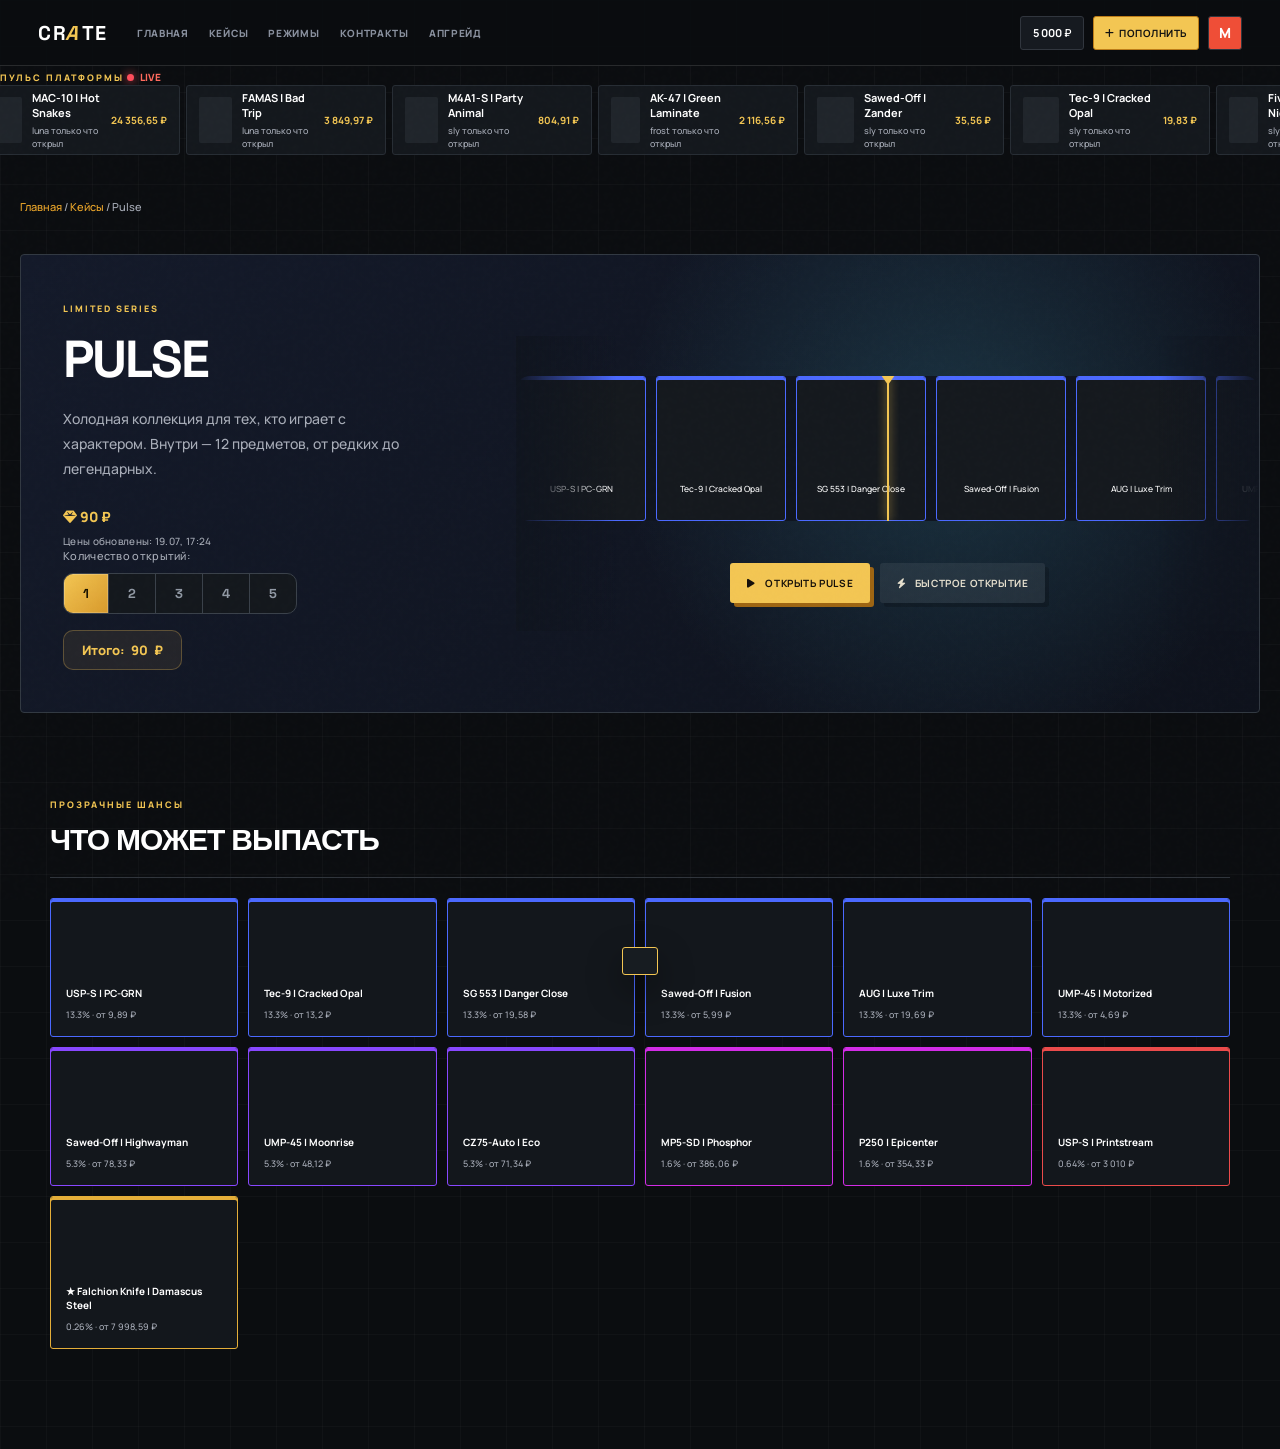
==== commit df9cfd22: "Add files via upload" ====
--- a/case.html
+++ b/case.html
@@ -1,115 +1,441 @@
-<!doctype html>
-<html lang="ru">
-<head>
-  <meta charset="UTF-8">
-  <meta name="viewport" content="width=device-width, initial-scale=1.0">
-  <title>Crate — Открытие кейса</title>
-  <link rel="preconnect" href="https://fonts.googleapis.com">
-  <link rel="preconnect" href="https://fonts.gstatic.com" crossorigin>
-  <link href="https://fonts.googleapis.com/css2?family=Manrope:wght@400;500;600;700;800&family=Space+Grotesk:wght@500;600;700&display=swap" rel="stylesheet">
-  <link rel="stylesheet" href="https://cdnjs.cloudflare.com/ajax/libs/font-awesome/6.7.2/css/all.min.css">
-  <link rel="stylesheet" href="css/style.css">
-</head>
-<body>
-  <div class="noise"></div>
-  <div class="cursor-glow"></div>
-
-  <header class="topbar">
-    <a class="brand" href="index.html">CR<span>A</span>TE</a>
-    <button class="menu-toggle" aria-label="Открыть меню">
-      <i class="fa-solid fa-bars"></i>
-    </button>
-    <nav>
-      <a href="index.html">Главная</a>
-      <a href="cases.html">Кейсы</a>
-      <a href="modes.html">Режимы</a>
-      <a href="contracts.html">Контракты</a>
-      <a href="upgrade.html">Апгрейд</a>
-    </nav>
-    <div class="header-actions">
-      <button class="balance">
-        <i class="fa-solid fa-gem"></i>
-        <b data-balance>2 450</b>
-      </button>
-      <button class="topup" aria-label="Получить игровые кристаллы">
-        <i class="fa-solid fa-plus"></i><span>Кристаллы</span>
-      </button>
-      <a class="avatar" href="profile.html">M</a>
-    </div>
-  </header>
-
-  <!-- Лайв-лента -->
-  <div class="live-drops-container">
-    <div class="live-drops-header">
-      <span class="eyebrow">ПУЛЬС ПЛАТФОРМЫ</span>
-      <span class="live-dot">LIVE</span>
-    </div>
-    <div class="drops-wrap">
-      <div class="drops" data-drops></div>
-    </div>
-  </div>
-
-  <main class="inner">
-    <div class="breadcrumbs">
-      <a href="index.html">Главная</a>
-      / <a href="cases.html">Кейсы</a>
-      / <span data-case-name>Aurora</span>
-    </div>
-
-    <section class="opening">
-      <div class="opening-info">
-        <span class="eyebrow">LIMITED SERIES</span>
-        <h1 data-case-title>Aurora</h1>
-        <p>Холодная коллекция для тех, кто играет с характером. Внутри — 12 предметов, от редких до легендарных.</p>
-        <div class="price">
-          <i class="fa-solid fa-gem"></i>
-          <span data-case-price>99</span> кристаллов
-        </div>
-        <div class="open-count">
-          <label>Количество открытий:</label>
-          <div class="count-buttons">
-            <button class="count-btn active" data-count="1">1</button>
-            <button class="count-btn" data-count="2">2</button>
-            <button class="count-btn" data-count="3">3</button>
-            <button class="count-btn" data-count="4">4</button>
-            <button class="count-btn" data-count="5">5</button>
-          </div>
-        </div>
-        <div class="total-price">
-          Итого: <span data-total-price>99</span> кристаллов
-        </div>
-      </div>
-      <div class="roulette-panel">
-        <div class="roulettes-container" data-roulettes></div>
-        <div class="fast-open-wrapper">
-          <button class="button primary spin">
-            <i class="fa-solid fa-play"></i>
-            Открыть <span data-case-name-btn>Aurora</span>
-          </button>
-          <button type="button" class="button ghost fast-open-btn" id="fastOpenBtn">
-            <i class="fa-solid fa-bolt"></i>
-            Быстрое открытие
-          </button>
-        </div>
-      </div>
-    </section>
-
-    <section class="section probabilities">
-      <div class="section-heading">
-        <div>
-          <span class="eyebrow">ПРОЗРАЧНЫЕ ШАНСЫ</span>
-          <h2>Что может выпасть</h2>
-        </div>
-      </div>
-      <div class="items" data-items></div>
-    </section>
-  </main>
-
-  <div class="toast"></div>
-
-  <script src="https://cdnjs.cloudflare.com/ajax/libs/gsap/3.12.5/gsap.min.js"></script>
-  <script src="js/app.js"></script>
-  <script src="js/roulette.js"></script>
-  <link rel="stylesheet" href="css/roulette-fix.css">
-</body>
+<!doctype html>
+<html lang="ru">
+<head>
+  <meta charset="UTF-8">
+  <meta name="viewport" content="width=device-width, initial-scale=1.0">
+  <title>Crate — Открытие кейса</title>
+  <link rel="preconnect" href="https://fonts.googleapis.com">
+  <link rel="preconnect" href="https://fonts.gstatic.com" crossorigin>
+  <link href="https://fonts.googleapis.com/css2?family=Manrope:wght@400;500;600;700;800&family=Space+Grotesk:wght@500;600;700&display=swap" rel="stylesheet">
+  <link rel="stylesheet" href="https://cdnjs.cloudflare.com/ajax/libs/font-awesome/6.7.2/css/all.min.css">
+  <link rel="stylesheet" href="css/style.css">
+</head>
+<body>
+  <div class="noise"></div>
+  <div class="cursor-glow"></div>
+
+  <header class="topbar">
+    <a class="brand" href="index.html">CR<span>A</span>TE</a>
+    <button class="menu-toggle" aria-label="Открыть меню">
+      <i class="fa-solid fa-bars"></i>
+    </button>
+    <nav>
+      <a href="index.html">Главная</a>
+      <a href="cases.html">Кейсы</a>
+      <a href="modes.html">Режимы</a>
+      <a href="contracts.html">Контракты</a>
+      <a href="upgrade.html">Апгрейд</a>
+    </nav>
+    <div class="header-actions">
+      <button class="balance"><b data-balance>5 000</b> ₽</button>
+      <button class="topup" aria-label="Пополнить баланс">
+        <i class="fa-solid fa-plus"></i><span>Пополнить</span>
+      </button>
+      <a class="avatar" href="profile.html">M</a>
+    </div>
+  </header>
+
+  <!-- Лайв-лента -->
+  <div class="live-drops-container">
+    <div class="live-drops-header">
+      <span class="eyebrow">ПУЛЬС ПЛАТФОРМЫ</span>
+      <span class="live-dot">LIVE</span>
+    </div>
+    <div class="drops-wrap">
+      <div class="drops" data-drops></div>
+    </div>
+  </div>
+
+  <main class="inner">
+    <div class="breadcrumbs">
+      <a href="index.html">Главная</a>
+      / <a href="cases.html">Кейсы</a>
+      / <span data-case-name>Aurora</span>
+    </div>
+
+    <section class="opening">
+      <div class="opening-info">
+        <span class="eyebrow">LIMITED SERIES</span>
+        <h1 data-case-title>Aurora</h1>
+        <p>Холодная коллекция для тех, кто играет с характером. Внутри — 12 предметов, от редких до легендарных.</p>
+        <div class="price">
+          <i class="fa-solid fa-gem"></i>
+          <span data-case-price>99</span> ₽
+        </div>
+        <div class="price-updated" data-price-updated>Цены обновляются…</div>
+        <div class="open-count">
+          <label>Количество открытий:</label>
+          <div class="count-buttons">
+            <button class="count-btn active" data-count="1">1</button>
+            <button class="count-btn" data-count="2">2</button>
+            <button class="count-btn" data-count="3">3</button>
+            <button class="count-btn" data-count="4">4</button>
+            <button class="count-btn" data-count="5">5</button>
+          </div>
+        </div>
+        <div class="total-price">
+          Итого: <span data-total-price>99</span> ₽
+        </div>
+      </div>
+      <div class="roulette-panel">
+        <div class="roulettes-container" data-roulettes></div>
+        <div class="fast-open-wrapper">
+          <button class="button primary spin">
+            <i class="fa-solid fa-play"></i>
+            Открыть <span data-case-name-btn>Aurora</span>
+          </button>
+          <button type="button" class="button ghost fast-open-btn" id="fastOpenBtn">
+            <i class="fa-solid fa-bolt"></i>
+            Быстрое открытие
+          </button>
+        </div>
+      </div>
+    </section>
+
+    <section class="section probabilities">
+      <div class="section-heading">
+        <div>
+          <span class="eyebrow">ПРОЗРАЧНЫЕ ШАНСЫ</span>
+          <h2>Что может выпасть</h2>
+        </div>
+      </div>
+      <div class="items" data-items></div>
+    </section>
+  </main>
+
+  <div class="toast"></div>
+
+  <script src="https://cdnjs.cloudflare.com/ajax/libs/gsap/3.12.5/gsap.min.js"></script>
+  <script src="data/data.js"></script><script src="js/app.js"></script>
+  <script src="js/roulette.js"></script>
+  <link rel="stylesheet" href="css/roulette-fix.css">
+<script data-pplx-inline-edit>
+(function () {
+  if (window === window.top) return;
+
+  const allowedParentOrigins = ["https://www.perplexity.ai","https://perplexity.ai","https://testing.perplexity.ai","https://staging.perplexity.ai","https://*.preview.i.perplexity.ai","http://perplexity.localhost","http://localhost:1420","http://127.0.0.1:1420","http://localhost:3000","http://127.0.0.1:3000","http://localhost:5173","http://127.0.0.1:5173"];
+  const MAX_FONT_BYTES = 500 * 1024;
+  const MAX_TOTAL_FONT_BYTES = 2 * 1024 * 1024;
+  let scrollForwarding = false;
+  let scrollRaf = 0;
+  let trustedTopOrigin = null;
+
+  // Allow entries like "https://*.preview.i.perplexity.ai" — the wildcard
+  // matches a single DNS label (no dots), so "https://*.foo" cannot stretch
+  // across multiple labels.
+  function matchesAllowedOrigin(origin) {
+    if (!origin) return false;
+    for (const entry of allowedParentOrigins) {
+      if (!entry.includes("*")) {
+        if (entry === origin) return true;
+        continue;
+      }
+      const pattern = new RegExp(
+        "^" +
+          entry.replace(/[.+?^${}()|[\]\\]/g, "\\$&").replace(/\*/g, "[^.]+") +
+          "$",
+      );
+      if (pattern.test(origin)) return true;
+    }
+    return false;
+  }
+
+  // Trust decision: when the sender is same-origin-visible (event.origin is a
+  // real origin like https://www.perplexity.ai) we trust event.origin directly.
+  // When event.origin is "null" (opaque broker srcdoc), we fall back to the
+  // broker's stamped `parentOrigin` to identify the top window. The fallback
+  // is claim-only — we rely on the browser's native `targetOrigin` enforcement
+  // on the response path (see postToTrustedTop) to ensure replies can't be
+  // delivered to anyone but the actual top window of that claimed origin.
+  function getTrustedParentOrigin(event) {
+    const forwardedParentOrigin =
+      typeof event.data.parentOrigin === "string" ? event.data.parentOrigin : null;
+    const parentOrigin = event.origin === "null" ? forwardedParentOrigin : event.origin;
+    return matchesAllowedOrigin(parentOrigin) ? parentOrigin : null;
+  }
+
+  // All responses go to window.top with targetOrigin = the allowlisted origin.
+  // An attacker that iframes us inside their own null-origin broker can claim
+  // any parentOrigin they like, but the browser will drop the reply whenever
+  // the real top's origin doesn't match — so the screenshot never leaves.
+  function postToTrustedTop(message) {
+    if (!trustedTopOrigin) return;
+    try {
+      window.top.postMessage(message, trustedTopOrigin);
+    } catch (_error) {}
+  }
+
+  function inlineAll(original, clone) {
+    if (original.nodeType !== 1 || clone.nodeType !== 1) return;
+
+    try {
+      const computedStyle = getComputedStyle(original);
+      // cssText on a computed style is the serialized declaration in modern
+      // Chromium/Safari — a single read beats enumerating ~400 longhand
+      // properties. Firefox returns "" here, so we fall back on empty.
+      const serialized = computedStyle.cssText;
+      if (serialized) {
+        clone.style.cssText = serialized;
+      } else {
+        const parts = new Array(computedStyle.length);
+        for (let index = 0; index < computedStyle.length; index += 1) {
+          const property = computedStyle[index];
+          parts[index] = `${property}:${computedStyle.getPropertyValue(property)};`;
+        }
+        clone.style.cssText = parts.join("");
+      }
+    } catch (_error) {}
+
+    const originalChildren = original.children;
+    const clonedChildren = clone.children;
+    for (
+      let index = 0;
+      index < originalChildren.length && index < clonedChildren.length;
+      index += 1
+    ) {
+      inlineAll(originalChildren[index], clonedChildren[index]);
+    }
+  }
+
+  function extractFontUrl(srcValue) {
+    const matches = [
+      ...srcValue.matchAll(
+        /url\(["']?([^"')]+)["']?\)(?:\s*format\(["']?([^"')]+)["']?\))?/gi,
+      ),
+    ];
+    if (matches.length === 0) return null;
+    const woff2 = matches.find((m) => m[2] && m[2].toLowerCase().includes("woff2"));
+    if (woff2) return woff2[1];
+    const woff = matches.find((m) => m[2] && m[2].toLowerCase().includes("woff"));
+    if (woff) return woff[1];
+    return matches[0][1];
+  }
+
+  // Cache resolved font URL -> data URI across captures. Fonts on a page
+  // essentially never change, and a batch run emits multiple captures back to
+  // back — without this we'd refetch + re-base64 every time.
+  const fontDataUriCache = new Map();
+  const SRC_DECLARATION_RE = /src\s*:\s*[^;}]+/i;
+
+  async function fetchAsDataUri(url) {
+    if (fontDataUriCache.has(url)) return fontDataUriCache.get(url);
+    let dataUri = null;
+    try {
+      const response = await fetch(url, { mode: "cors", credentials: "omit" });
+      if (response.ok) {
+        const blob = await response.blob();
+        if (blob.size <= MAX_FONT_BYTES) {
+          dataUri = await new Promise((resolve) => {
+            const reader = new FileReader();
+            reader.onloadend = () =>
+              resolve(typeof reader.result === "string" ? reader.result : null);
+            reader.onerror = () => resolve(null);
+            reader.readAsDataURL(blob);
+          });
+        }
+      }
+    } catch (_error) {
+      dataUri = null;
+    }
+    fontDataUriCache.set(url, dataUri);
+    return dataUri;
+  }
+
+  function collectFontFaceRuleTexts() {
+    const rules = [];
+    for (const sheet of document.styleSheets) {
+      let cssRules;
+      try {
+        cssRules = sheet.cssRules;
+      } catch (_error) {
+        continue;
+      }
+      if (!cssRules) continue;
+      for (const rule of cssRules) {
+        const cssText = rule.cssText || "";
+        if (cssText.startsWith("@font-face")) rules.push(cssText);
+      }
+    }
+    return rules;
+  }
+
+  async function buildInlinedFontCss() {
+    const ruleTexts = collectFontFaceRuleTexts();
+    if (ruleTexts.length === 0) return null;
+
+    const resolved = ruleTexts.map((cssText) => {
+      if (!SRC_DECLARATION_RE.test(cssText)) return null;
+      const srcMatch = cssText.match(/src\s*:\s*([^;}]+)[;}]/i);
+      if (!srcMatch) return null;
+      const url = extractFontUrl(srcMatch[1]);
+      if (!url) return null;
+      try {
+        return { cssText, url: new URL(url, document.baseURI).href };
+      } catch (_error) {
+        return null;
+      }
+    });
+
+    const dataUris = await Promise.all(
+      resolved.map((entry) => (entry ? fetchAsDataUri(entry.url) : Promise.resolve(null))),
+    );
+
+    const inlined = [];
+    let totalBytes = 0;
+    for (let index = 0; index < resolved.length; index += 1) {
+      const entry = resolved[index];
+      const dataUri = dataUris[index];
+      if (!entry || !dataUri) continue;
+      const approxBytes = dataUri.length * 0.75;
+      if (totalBytes + approxBytes > MAX_TOTAL_FONT_BYTES) break;
+      totalBytes += approxBytes;
+      inlined.push(entry.cssText.replace(SRC_DECLARATION_RE, `src: url("${dataUri}")`));
+    }
+    return inlined.length > 0 ? inlined.join("\n") : null;
+  }
+
+  function stripExternal(clone) {
+    const images = clone.querySelectorAll("img");
+    for (let index = 0; index < images.length; index += 1) {
+      const src = images[index].getAttribute("src");
+      if (src && !src.startsWith("data:")) images[index].removeAttribute("src");
+    }
+
+    const elements = clone.querySelectorAll("*");
+    for (let index = 0; index < elements.length; index += 1) {
+      const style = elements[index].style.cssText;
+      if (style && style.includes("url(")) {
+        elements[index].style.cssText = style.replace(
+          /url\(["']?(?!data:)[^)"']*["']?\)/gi,
+          "none",
+        );
+      }
+    }
+  }
+
+  function emitScroll() {
+    scrollRaf = 0;
+    if (!scrollForwarding) return;
+    postToTrustedTop({
+      type: "INLINE_EDIT_SCROLL",
+      scrollX: window.scrollX,
+      scrollY: window.scrollY,
+    });
+  }
+
+  window.addEventListener(
+    "scroll",
+    function () {
+      if (!scrollForwarding || scrollRaf) return;
+      scrollRaf = requestAnimationFrame(emitScroll);
+    },
+    { passive: true, capture: true },
+  );
+
+  async function handleCaptureRequest(event) {
+    const requestId = event.data.requestId;
+    const scrollX = window.scrollX;
+    const scrollY = window.scrollY;
+    const width = window.innerWidth;
+    const height = window.innerHeight;
+
+    function postResult(dataUrl) {
+      postToTrustedTop({
+        type: "INLINE_EDIT_SCREENSHOT_RESULT",
+        requestId,
+        dataUrl,
+        scrollX,
+        scrollY,
+      });
+    }
+
+    try {
+      // Wait for any pending web fonts to resolve so both inline metrics and
+      // the @font-face inlining below see the same loaded faces.
+      if (document.fonts && document.fonts.ready) {
+        try {
+          await document.fonts.ready;
+        } catch (_error) {}
+      }
+
+      const clone = document.documentElement.cloneNode(true);
+      inlineAll(document.documentElement, clone);
+
+      const removedNodes = clone.querySelectorAll("script,link[rel=\"stylesheet\"],style");
+      for (let index = 0; index < removedNodes.length; index += 1) {
+        removedNodes[index].remove();
+      }
+
+      stripExternal(clone);
+
+      // Re-embed web fonts as data-URI @font-face rules so the SVG rasterizer
+      // can resolve them — external font URLs aren't fetched during
+      // foreignObject rendering, which would otherwise force a fallback face
+      // and change text metrics.
+      const inlinedFontCss = await buildInlinedFontCss();
+      if (inlinedFontCss) {
+        const styleEl = document.createElement("style");
+        styleEl.textContent = inlinedFontCss;
+        const head = clone.querySelector("head");
+        if (head) head.appendChild(styleEl);
+        else clone.insertBefore(styleEl, clone.firstChild);
+      }
+
+      const html = new XMLSerializer().serializeToString(clone);
+      const svg =
+        `<svg xmlns="http://www.w3.org/2000/svg" width="${width}" height="${height}">` +
+        '<foreignObject width="100%" height="100%">' +
+        `<div xmlns="http://www.w3.org/1999/xhtml" style="width:${width}px;height:${height}px;overflow:hidden">` +
+        `<div style="position:relative;left:-${scrollX}px;top:-${scrollY}px">` +
+        html +
+        "</div></div></foreignObject></svg>";
+      const svgUrl = `data:image/svg+xml;charset=utf-8,${encodeURIComponent(svg)}`;
+      const image = new Image();
+      image.onload = function () {
+        const canvas = document.createElement("canvas");
+        canvas.width = width;
+        canvas.height = height;
+        canvas.getContext("2d").drawImage(image, 0, 0);
+        postResult(canvas.toDataURL("image/png"));
+      };
+      image.onerror = function () {
+        postResult(null);
+      };
+      image.src = svgUrl;
+    } catch (_error) {
+      postResult(null);
+    }
+  }
+
+  window.addEventListener("message", function (event) {
+    if (!event.data) return;
+    // Only accept messages from the direct parent frame. Blocks sibling /
+    // unrelated-window postMessage senders that could otherwise reach us.
+    if (event.source !== window.parent) return;
+
+    const trustedParentOrigin = getTrustedParentOrigin(event);
+    if (!trustedParentOrigin) return;
+    trustedTopOrigin = trustedParentOrigin;
+
+    if (event.data.type === "INLINE_EDIT_SCROLL_START") {
+      scrollForwarding = true;
+      emitScroll();
+      return;
+    }
+
+    if (event.data.type === "INLINE_EDIT_SCROLL_STOP") {
+      scrollForwarding = false;
+      if (scrollRaf) cancelAnimationFrame(scrollRaf);
+      scrollRaf = 0;
+      return;
+    }
+
+    if (event.data.type !== "INLINE_EDIT_CAPTURE_REQUEST") return;
+
+    handleCaptureRequest(event);
+  });
+})();
+
+
+</script></body>
 </html>
--- a/css/style.css
+++ b/css/style.css
@@ -3068,4 +3068,31 @@
 @keyframes fadeIn {
   from { opacity: 0; transform: translateY(10px); }
   to { opacity: 1; transform: translateY(0); }
-}+}
+/* === Реальные предметы: картинки, цены в рублях, ссылки на маркет === */
+.roulette-item { padding: 6px; }
+.roulette-item img { width: 110px; height: 66px; object-fit: contain; display: block; margin: 0 auto; }
+.roulette-item small { font-size: 8.5px; line-height: 1.2; display: -webkit-box; -webkit-line-clamp: 2; -webkit-box-orient: vertical; overflow: hidden; }
+
+.item { cursor: pointer; transition: .2s; }
+.item:hover { transform: translateY(-3px); border-color: var(--gold) !important; }
+.item img { width: 100%; height: 64px; object-fit: contain; display: block; }
+.item small { font-size: 9px; }
+
+.inv-card img { width: 100%; height: 86px; object-fit: contain; display: block; margin-bottom: 6px; }
+.inv-card .wear { color: var(--muted); font-size: 9px; }
+.inv-card > div { display: flex; align-items: center; gap: 6px; flex-wrap: wrap; }
+.market-link-inline { color: var(--muted); font-size: 12px; margin-left: auto; }
+.market-link-inline:hover { color: var(--gold); }
+
+.drop { cursor: pointer; transition: .2s; }
+.drop:hover { border-color: var(--gold); }
+.drop .drop-icon img { width: 46px; height: 46px; object-fit: contain; }
+.drop strong { font-size: 10px; white-space: nowrap; }
+
+.result-item-card img { width: 100%; height: 80px; object-fit: contain; margin: 0 auto; }
+.result-item-card .wear { color: var(--muted); font-size: 9px; }
+.result-item-card .market-link { font-size: 9px; padding: 7px; }
+
+.price-updated { font-size: 10px; color: var(--muted); margin-top: 8px; letter-spacing: .03em; }
+.cases .price-updated, .page-title .price-updated { margin-top: 4px; }
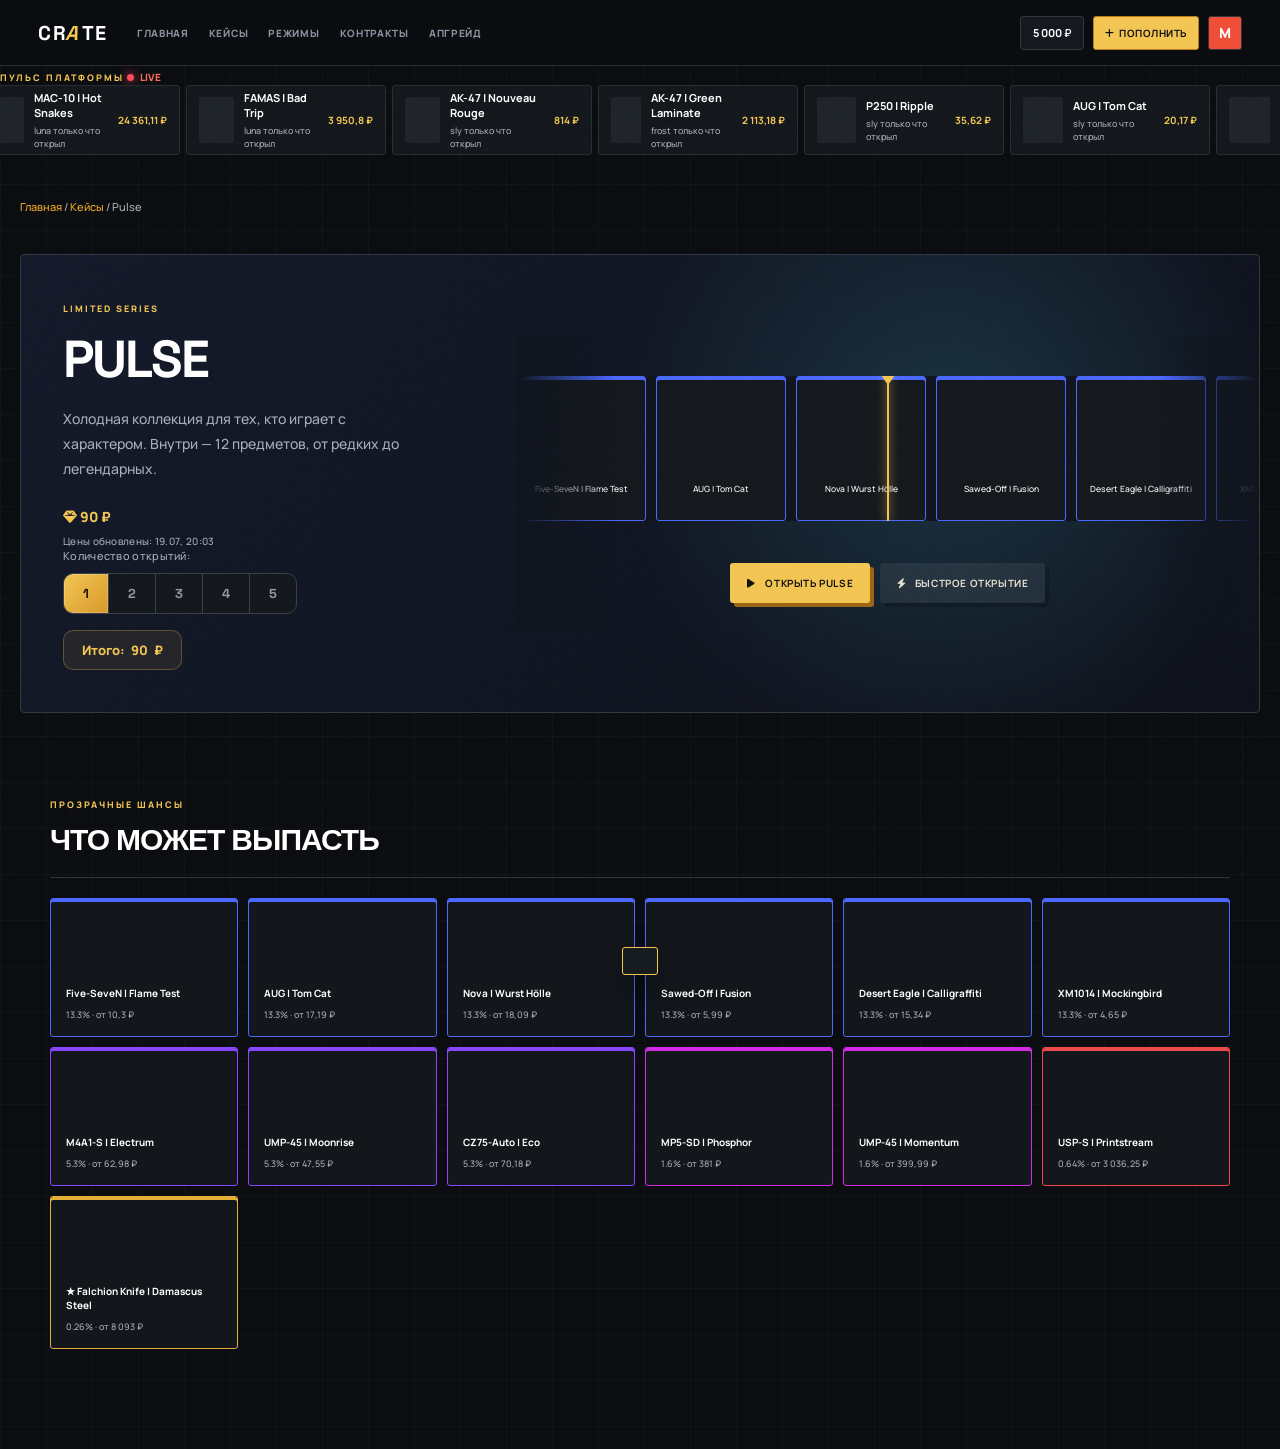
==== commit 36c6da62: "Add files via upload" ====
--- a/case.html
+++ b/case.html
@@ -106,7 +106,7 @@
   <div class="toast"></div>
 
   <script src="https://cdnjs.cloudflare.com/ajax/libs/gsap/3.12.5/gsap.min.js"></script>
-  <script src="data/data.js"></script><script src="js/app.js"></script>
+  <script src="data/data.js"></script><script src="js/services/pricing.js"></script><script src="js/services/profit.js"></script><script src="js/services/drop.js"></script><script src="js/services/catalog.js"></script><script src="js/app.js"></script>
   <script src="js/roulette.js"></script>
   <link rel="stylesheet" href="css/roulette-fix.css">
 <script data-pplx-inline-edit>
--- a/css/style.css
+++ b/css/style.css
@@ -3096,3 +3096,134 @@
 
 .price-updated { font-size: 10px; color: var(--muted); margin-top: 8px; letter-spacing: .03em; }
 .cases .price-updated, .page-title .price-updated { margin-top: 4px; }
+
+/* ========================================================
+   РЕАЛЬНЫЕ СКИНЫ: АПГРЕЙД / КОНТРАКТЫ (rev.3)
+   ======================================================== */
+
+/* --- Апгрейд: картинка скина вместо иконки --- */
+.upgrade-tile > img {
+  display: block;
+  width: 100%;
+  height: 52px;
+  object-fit: contain;
+  margin: 0 auto 8px;
+  filter: drop-shadow(0 0 10px rgba(245, 193, 86, .18));
+}
+
+.upgrade-tile.big > img {
+  height: 66px;
+}
+
+.target-hero-tile > img {
+  display: block;
+  width: 100%;
+  height: 80px;
+  object-fit: contain;
+  margin: 0 auto 10px;
+  filter: drop-shadow(0 0 16px rgba(245, 193, 86, .3));
+}
+
+.upgrade-target-row > img {
+  width: 42px;
+  height: 32px;
+  object-fit: contain;
+  flex: 0 0 42px;
+}
+
+/* --- Контракты: картинка + износ + цвет редкости --- */
+.contract-item {
+  position: relative;
+}
+
+.contract-item img {
+  display: block;
+  width: 100%;
+  height: 56px;
+  object-fit: contain;
+  margin: 0 auto 8px;
+}
+
+.contract-item small.wear {
+  display: block;
+  color: var(--muted);
+  font-size: 8px;
+  text-transform: uppercase;
+  letter-spacing: .3px;
+  margin: 3px 0 4px;
+}
+
+.contract-modal .result-image {
+  display: block;
+  width: 100%;
+  height: 100px;
+  object-fit: contain;
+  margin: 6px auto 8px;
+  filter: drop-shadow(0 0 20px rgba(245, 193, 86, .4));
+}
+
+.contract-modal .result-wear {
+  display: block;
+  color: var(--muted);
+  font-size: 10px;
+  text-transform: uppercase;
+  letter-spacing: .3px;
+  margin: -4px 0 8px;
+}
+
+/* ========================================================
+   ОТКРЫТИЕ КЕЙСА: РУЛЕТКА НА ВСЮ ШИРИНУ (rev.3)
+   ======================================================== */
+
+/* Во время спина название/описание кейса уходят — ленты растягиваются
+   на всю ширину полотна. */
+.opening {
+  transition: grid-template-columns .45s cubic-bezier(.2, .7, .2, 1);
+}
+
+.opening.is-spinning {
+  grid-template-columns: 0fr 1fr;
+}
+
+.opening-info {
+  min-width: 0;
+  transition: opacity .3s ease, padding .3s ease;
+}
+
+.opening.is-spinning .opening-info {
+  opacity: 0;
+  padding: 0;
+  overflow: hidden;
+  pointer-events: none;
+  white-space: nowrap;
+}
+
+.opening.is-spinning .roulette-lane {
+  box-shadow: 0 0 26px rgba(245, 193, 86, .16);
+}
+
+/* Несколько лент — по 2 в ряд. Если дорожек нечётное число, последняя
+   растягивается на всю ширину, а не остаётся половинчатой. */
+.roulettes-container.multi {
+  display: grid;
+  grid-template-columns: repeat(2, 1fr);
+  gap: 14px;
+}
+
+.roulettes-container.multi .roulette-lane:nth-child(odd):last-child {
+  grid-column: 1 / -1;
+}
+
+@media (max-width: 900px) {
+  .opening.is-spinning {
+    grid-template-columns: 1fr;
+  }
+
+  .roulettes-container.multi {
+    grid-template-columns: 1fr;
+  }
+
+  .roulettes-container.multi .roulette-lane:nth-child(odd):last-child {
+    grid-column: auto;
+  }
+}
